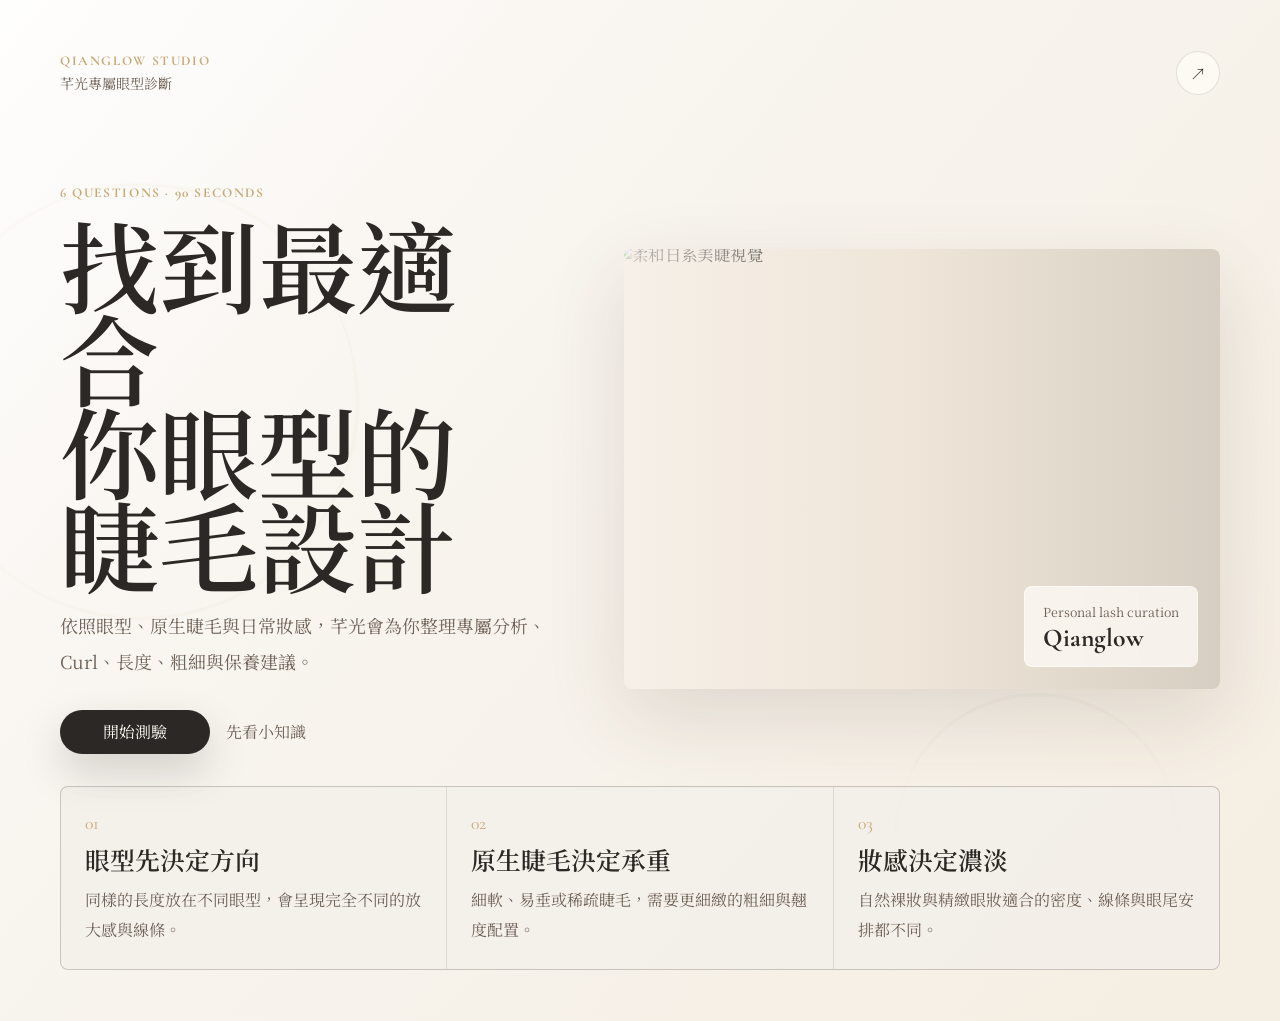
==== quiz/index.html @ 35b1eb3c "新增 quiz 眼型測驗頁面 - quiz/index.html：6 題互動眼型測驗，含首頁、題目、載入、結果四個畫面 - quiz/styles.css：米杏/日系配色，沿用 Noto Serif " ====
<!doctype html>
<html lang="zh-Hant">
  <head>
    <meta charset="UTF-8" />
    <meta name="viewport" content="width=device-width, initial-scale=1, viewport-fit=cover" />
    <title>芊光 Qianglow Studio | 眼型測驗</title>
    <meta name="description" content="芊光 Qianglow Studio 互動式眼型測驗，提供專屬睫毛設計建議與 LINE 預約入口。" />
    <meta name="theme-color" content="#F8F4EE" />
    <meta property="og:title" content="芊光 Qianglow Studio 眼型測驗" />
    <meta property="og:description" content="6 題找出你的眼型與專屬睫毛設計。" />
    <link rel="icon" href="/favicon.ico" sizes="any">
    <link rel="icon" type="image/png" sizes="32x32" href="/favicon.png">
    <link rel="apple-touch-icon" href="/favicon.png">
    <link rel="preconnect" href="https://fonts.googleapis.com" />
    <link rel="preconnect" href="https://fonts.gstatic.com" crossorigin />
    <link href="https://fonts.googleapis.com/css2?family=Cormorant+Garamond:wght@500;600;700&family=Noto+Serif+TC:wght@400;500;600;700&display=swap" rel="stylesheet" />
    <link rel="stylesheet" href="styles.css" />
    <script src="https://static.line-scdn.net/liff/edge/2/sdk.js" defer></script>
    <script src="app.js" defer></script>
  </head>
  <body>
    <main id="app" class="app-shell">
      <section class="screen screen-home is-active" data-screen="home" aria-labelledby="home-title">
        <div class="ambient ambient-one"></div>
        <div class="ambient ambient-two"></div>
        <header class="topbar">
          <div>
            <p class="eyebrow">Qianglow Studio</p>
            <p class="brand-line">芊光專屬眼型診斷</p>
          </div>
          <button class="icon-button" type="button" data-action="share" aria-label="分享測驗">
            <span aria-hidden="true">↗</span>
          </button>
        </header>
        <div class="hero-grid">
          <div class="hero-copy">
            <p class="kicker">6 questions · 90 seconds</p>
            <h1 id="home-title">找到最適合<br />你眼型的<br />睫毛設計</h1>
            <p class="intro">依照眼型、原生睫毛與日常妝感，芊光會為你整理專屬分析、Curl、長度、粗細與保養建議。</p>
            <div class="hero-actions">
              <button class="primary-button" type="button" data-action="start">開始測驗</button>
              <button class="text-button" type="button" data-action="scroll-knowledge">先看小知識</button>
            </div>
          </div>
          <figure class="hero-visual" aria-label="芊光日系精品眼睫視覺">
            <img src="assets/qianglow-hero.png" alt="柔和日系美睫視覺" />
            <figcaption>
              <span>Personal lash curation</span>
              <strong>Qianglow</strong>
            </figcaption>
          </figure>
        </div>
        <section class="knowledge-strip" id="knowledge" aria-label="美睫小知識">
          <article>
            <span>01</span>
            <h2>眼型先決定方向</h2>
            <p>同樣的長度放在不同眼型，會呈現完全不同的放大感與線條。</p>
          </article>
          <article>
            <span>02</span>
            <h2>原生睫毛決定承重</h2>
            <p>細軟、易垂或稀疏睫毛，需要更細緻的粗細與翹度配置。</p>
          </article>
          <article>
            <span>03</span>
            <h2>妝感決定濃淡</h2>
            <p>自然裸妝與精緻眼妝適合的密度、線條與眼尾安排都不同。</p>
          </article>
        </section>
      </section>

      <section class="screen screen-quiz" data-screen="quiz" aria-live="polite">
        <header class="quiz-header">
          <button class="ghost-button" type="button" data-action="back-home">返回</button>
          <div class="progress-shell" aria-label="測驗進度">
            <div class="progress-meta">
              <span id="stepLabel">Question 1</span>
              <span id="stepCount">1 / 6</span>
            </div>
            <div class="progress-track">
              <div id="progressBar" class="progress-bar"></div>
            </div>
          </div>
        </header>
        <div class="question-panel">
          <p id="questionEyebrow" class="eyebrow">Eye shape</p>
          <h2 id="questionTitle"></h2>
          <p id="questionHint" class="question-hint"></p>
          <div id="answers" class="answer-grid"></div>
        </div>
      </section>

      <section class="screen screen-loading" data-screen="loading" aria-live="assertive">
        <div class="loading-card">
          <div class="lash-loader" aria-hidden="true">
            <span></span><span></span><span></span><span></span><span></span>
          </div>
          <p class="eyebrow">Analyzing</p>
          <h2>正在整理你的眼型線條與睫毛條件</h2>
          <p>芊光會用更溫柔的方式，找出適合你日常的放大感。</p>
        </div>
      </section>

      <section class="screen screen-result" data-screen="result" aria-live="polite">
        <header class="result-hero">
          <p class="eyebrow">Your lash profile</p>
          <h2 id="resultTitle"></h2>
          <p id="resultSummary"></p>
        </header>
        <div class="result-layout">
          <section class="result-card analysis-card">
            <span class="card-index">01</span>
            <h3>眼型分析</h3>
            <p id="resultAnalysis"></p>
          </section>
          <section class="result-card design-card">
            <span class="card-index">02</span>
            <h3>推薦睫毛設計</h3>
            <p id="resultDesign"></p>
            <dl class="spec-list">
              <div><dt>Curl</dt><dd id="resultCurl"></dd></div>
              <div><dt>長度</dt><dd id="resultLength"></dd></div>
              <div><dt>粗細</dt><dd id="resultThickness"></dd></div>
            </dl>
          </section>
          <section class="result-card care-card">
            <span class="card-index">03</span>
            <h3>保養建議</h3>
            <p id="resultCare"></p>
          </section>
        </div>
        <section class="work-section" aria-labelledby="work-title">
          <div class="section-heading">
            <p class="eyebrow">Real cases</p>
            <h3 id="work-title">推薦真人作品</h3>
          </div>
          <div id="caseCarousel" class="case-carousel"></div>
        </section>
        <section class="booking-panel" aria-label="LINE 預約">
          <div>
            <p class="eyebrow">Reservation</p>
            <h3>把結果傳給芊光，預約前先完成溝通。</h3>
          </div>
          <div class="booking-actions">
            <a id="lineBooking" class="primary-button" href="https://lin.ee/rspH0C2" target="_blank" rel="noreferrer">LINE 預約</a>
            <button class="secondary-button" type="button" data-action="restart">重新測驗</button>
            <button class="text-button" type="button" data-action="share-result">分享結果</button>
          </div>
        </section>
      </section>
    </main>
  </body>
</html>
---- quiz/styles.css ----
:root {
  --cream: #f8f4ee;
  --cream-deep: #efe5d8;
  --gold: #c9a876;
  --gold-soft: #e9d7b8;
  --brown: #2c2825;
  --brown-soft: #6f6258;
  --rose: #c98d85;
  --sage: #8e9c87;
  --paper: rgba(255, 252, 247, 0.78);
  --line: rgba(44, 40, 37, 0.12);
  --shadow: 0 28px 80px rgba(80, 60, 40, 0.14);
  --radius: 8px;
  font-family: "Noto Serif TC", serif;
  color: var(--brown);
  background: var(--cream);
}

* { box-sizing: border-box; }

html { min-height: 100%; scroll-behavior: smooth; }

body {
  min-height: 100%;
  margin: 0;
  overflow-x: hidden;
  background:
    linear-gradient(130deg, rgba(255,255,255,0.9), rgba(248,244,238,0.48) 38%, rgba(233,215,184,0.22)),
    var(--cream);
}

button, a { -webkit-tap-highlight-color: transparent; }
button { font: inherit; }
img { display: block; max-width: 100%; }

.app-shell { position: relative; min-height: 100svh; }

.screen {
  display: none;
  min-height: 100svh;
  padding: clamp(20px, 4vw, 56px);
  animation: screenIn 620ms cubic-bezier(0.2, 0.8, 0.2, 1) both;
}
.screen.is-active { display: block; }

.screen-home { position: relative; overflow: hidden; }

.topbar, .quiz-header {
  position: relative; z-index: 2;
  display: flex; align-items: center; justify-content: space-between; gap: 18px;
  width: min(1160px, 100%); margin: 0 auto;
}

.eyebrow, .kicker {
  margin: 0;
  font-family: "Cormorant Garamond", serif;
  font-size: 0.84rem; font-weight: 700;
  letter-spacing: 0.12em; line-height: 1.2;
  text-transform: uppercase; color: var(--gold);
}

.brand-line { margin: 4px 0 0; color: var(--brown-soft); font-size: 0.88rem; }

.icon-button, .ghost-button, .text-button, .primary-button, .secondary-button {
  min-height: 44px; border: 1px solid transparent; border-radius: 999px;
  cursor: pointer;
  transition: transform 220ms ease, border-color 220ms ease, background 220ms ease, color 220ms ease, box-shadow 220ms ease;
}

.icon-button {
  display: grid; width: 44px; place-items: center;
  color: var(--brown); background: rgba(255,252,247,0.72); border-color: var(--line);
}

.ghost-button, .text-button, .secondary-button {
  color: var(--brown); background: rgba(255,252,247,0.5); border-color: var(--line);
}
.ghost-button, .secondary-button { padding: 0 20px; }
.text-button { min-height: auto; padding: 10px 2px; border: 0; border-radius: 0; color: var(--brown-soft); background: transparent; }

.primary-button {
  display: inline-flex; align-items: center; justify-content: center;
  min-width: 150px; padding: 0 25px;
  color: #fffaf2; text-decoration: none;
  background: var(--brown); box-shadow: 0 18px 42px rgba(44,40,37,0.18);
}

.icon-button:hover, .ghost-button:hover, .secondary-button:hover, .primary-button:hover {
  transform: translateY(-2px); box-shadow: 0 18px 44px rgba(80,60,40,0.13);
}

.hero-grid {
  position: relative; z-index: 1;
  display: grid; grid-template-columns: minmax(0,0.9fr) minmax(320px,1.1fr);
  gap: clamp(30px,6vw,90px); align-items: center;
  width: min(1160px,100%); min-height: calc(100svh - 230px);
  margin: 0 auto; padding: clamp(40px,7vw,90px) 0 32px;
}

.hero-copy { max-width: 560px; }
.hero-copy h1 { margin: 16px 0 18px; font-size: 6.2rem; font-weight: 600; line-height: 0.94; letter-spacing: 0; }
.intro { max-width: 34rem; margin: 0; color: var(--brown-soft); font-size: 1.12rem; line-height: 2; }
.hero-actions, .booking-actions { display: flex; flex-wrap: wrap; gap: 14px; align-items: center; margin-top: 30px; }

.hero-visual {
  position: relative; min-height: 440px; margin: 0;
  overflow: hidden; border-radius: 8px;
  background: var(--cream-deep); box-shadow: var(--shadow); isolation: isolate;
}
.hero-visual::after {
  position: absolute; inset: 0; content: "";
  background: linear-gradient(90deg, rgba(248,244,238,0.72), rgba(248,244,238,0.08) 46%, rgba(44,40,37,0.12));
}
.hero-visual img { width: 100%; height: 100%; min-height: inherit; object-fit: cover; transform: scale(1.03); animation: imageBreathe 9s ease-in-out infinite alternate; }
.hero-visual figcaption {
  position: absolute; right: 22px; bottom: 22px; z-index: 1;
  display: grid; gap: 4px; min-width: 172px; padding: 16px 18px;
  color: var(--brown); background: rgba(255,252,247,0.74);
  border: 1px solid rgba(255,255,255,0.48); border-radius: 8px; backdrop-filter: blur(18px);
}
.hero-visual figcaption span { color: var(--brown-soft); font-size: 0.78rem; }
.hero-visual figcaption strong { font-family: "Cormorant Garamond", serif; font-size: 1.6rem; line-height: 1; }

.knowledge-strip {
  display: grid; grid-template-columns: repeat(3,1fr); gap: 1px;
  width: min(1160px,100%); margin: 0 auto;
  overflow: hidden; border: 1px solid var(--line); border-radius: 8px; background: var(--line);
}
.knowledge-strip article { min-height: 172px; padding: 24px; background: rgba(255,252,247,0.66); }
.knowledge-strip span, .card-index { font-family: "Cormorant Garamond", serif; font-size: 1.1rem; color: var(--gold); }
.knowledge-strip h2, .result-card h3, .work-section h3, .booking-panel h3 { margin: 10px 0; font-size: 1.55rem; font-weight: 600; line-height: 1.28; }
.knowledge-strip p, .result-card p, .booking-panel p, .question-hint { margin: 0; color: var(--brown-soft); line-height: 1.85; }

.ambient { position: absolute; pointer-events: none; filter: blur(1px); }
.ambient-one { top: 18%; left: -6vw; width: 34vw; height: 34vw; border: 1px solid rgba(201,168,118,0.3); border-radius: 50%; opacity: 0.52; }
.ambient-two { right: 8vw; bottom: 5vh; width: 22vw; height: 22vw; border-top: 1px solid rgba(142,156,135,0.34); border-radius: 50%; opacity: 0.55; }

.screen-quiz, .screen-loading, .screen-result { width: min(980px,100%); margin: 0 auto; }
.quiz-header { width: 100%; margin-bottom: clamp(38px,8vw,86px); }
.progress-shell { flex: 1; max-width: 520px; }
.progress-meta { display: flex; justify-content: space-between; margin-bottom: 10px; color: var(--brown-soft); font-family: "Cormorant Garamond", serif; font-weight: 700; }
.progress-track { height: 4px; overflow: hidden; background: rgba(44,40,37,0.1); border-radius: 999px; }
.progress-bar { width: 0; height: 100%; background: linear-gradient(90deg, var(--gold), var(--rose), var(--sage)); border-radius: inherit; transition: width 420ms cubic-bezier(0.2,0.8,0.2,1); }

.question-panel { padding-bottom: 40px; }
.question-panel h2 { max-width: 760px; margin: 12px 0; font-size: 4.8rem; font-weight: 600; line-height: 1.02; letter-spacing: 0; }

.answer-grid { display: grid; grid-template-columns: repeat(2,minmax(0,1fr)); gap: 14px; margin-top: 34px; }

.answer-button {
  position: relative; min-height: 106px; padding: 20px 22px;
  overflow: hidden; color: var(--brown); text-align: left;
  background: rgba(255,252,247,0.68); border: 1px solid var(--line);
  border-radius: 8px; cursor: pointer;
  transition: transform 220ms ease, border-color 220ms ease, background 220ms ease, box-shadow 220ms ease;
}
.answer-button::after {
  position: absolute; right: 18px; bottom: 14px; width: 38px; height: 1px; content: "";
  background: var(--gold); transform: scaleX(0.46); transform-origin: right; transition: transform 220ms ease;
}
.answer-button strong { display: block; margin-bottom: 8px; font-size: 1.42rem; font-weight: 600; line-height: 1.28; }
.answer-button span { display: block; color: var(--brown-soft); font-size: 0.92rem; line-height: 1.6; }
.answer-button:hover, .answer-button:focus-visible { transform: translateY(-3px); background: rgba(255,252,247,0.92); border-color: rgba(201,168,118,0.54); box-shadow: 0 18px 44px rgba(80,60,40,0.12); outline: none; }
.answer-button:hover::after, .answer-button:focus-visible::after { transform: scaleX(1); }

.loading-card { display: grid; min-height: calc(100svh - 112px); place-content: center; justify-items: center; text-align: center; }
.lash-loader { position: relative; display: flex; gap: 8px; align-items: end; height: 72px; margin-bottom: 30px; }
.lash-loader span { width: 2px; height: 44px; background: var(--brown); border-radius: 999px; transform-origin: bottom; animation: lashWave 980ms ease-in-out infinite; }
.lash-loader span:nth-child(1) { --tilt: -26deg; height: 28px; animation-delay: 0ms; }
.lash-loader span:nth-child(2) { --tilt: -12deg; height: 44px; animation-delay: 90ms; }
.lash-loader span:nth-child(3) { height: 58px; animation-delay: 180ms; }
.lash-loader span:nth-child(4) { --tilt: 12deg; height: 44px; animation-delay: 270ms; }
.lash-loader span:nth-child(5) { --tilt: 26deg; height: 28px; animation-delay: 360ms; }
.loading-card h2 { max-width: 620px; margin: 12px 0; font-size: 4rem; font-weight: 600; line-height: 1.08; }
.loading-card p:not(.eyebrow) { max-width: 420px; margin: 0; color: var(--brown-soft); line-height: 1.9; }

.screen-result { padding-bottom: 34px; }
.result-hero { padding: clamp(28px,7vw,70px) 0 28px; }
.result-hero h2 { margin: 12px 0; font-size: 5.8rem; font-weight: 600; line-height: 0.98; letter-spacing: 0; }
.result-hero p:not(.eyebrow) { max-width: 660px; margin: 0; color: var(--brown-soft); font-size: 1.08rem; line-height: 1.9; }

.result-layout { display: grid; grid-template-columns: repeat(3,1fr); gap: 1px; overflow: hidden; border: 1px solid var(--line); border-radius: 8px; background: var(--line); }
.result-card { min-height: 280px; padding: clamp(22px,4vw,32px); background: rgba(255,252,247,0.72); }
.spec-list { display: grid; gap: 10px; margin: 22px 0 0; }
.spec-list div { display: flex; justify-content: space-between; gap: 14px; padding-top: 10px; border-top: 1px solid var(--line); }
.spec-list dt { color: var(--gold); font-family: "Cormorant Garamond", serif; font-weight: 700; }
.spec-list dd { margin: 0; color: var(--brown); text-align: right; }

.work-section { padding: clamp(42px,7vw,74px) 0 26px; }
.section-heading { margin-bottom: 22px; }
.case-carousel { display: grid; grid-template-columns: repeat(3,minmax(0,1fr)); gap: 14px; }
.case-card { overflow: hidden; border: 1px solid var(--line); border-radius: 8px; background: rgba(255,252,247,0.7); }
.case-image { display: grid; min-height: 210px; place-items: center; background: radial-gradient(circle at 58% 45%, rgba(44,40,37,0.2), transparent 4%), radial-gradient(ellipse at 50% 54%, rgba(44,40,37,0.1), transparent 21%), linear-gradient(135deg, rgba(201,168,118,0.28), rgba(142,156,135,0.16), rgba(201,141,133,0.18)); }
.case-eye { position: relative; width: 68%; max-width: 210px; aspect-ratio: 2.3/1; border-top: 3px solid rgba(44,40,37,0.68); border-bottom: 1px solid rgba(44,40,37,0.18); border-radius: 999px; }
.case-eye::before, .case-eye::after { position: absolute; top: -10px; width: 1px; height: 24px; content: ""; background: rgba(44,40,37,0.56); border-radius: 999px; box-shadow: 22px -2px 0 rgba(44,40,37,0.5), 44px 1px 0 rgba(44,40,37,0.46), 66px -1px 0 rgba(44,40,37,0.36), 88px 2px 0 rgba(44,40,37,0.32); }
.case-eye::before { left: 20%; transform: rotate(-16deg); }
.case-eye::after { right: 26%; transform: rotate(16deg); }
.case-card figcaption { padding: 18px; }
.case-card strong { display: block; margin-bottom: 8px; font-size: 1.05rem; }
.case-card span { color: var(--brown-soft); font-size: 0.92rem; line-height: 1.6; }

.booking-panel { display: flex; justify-content: space-between; gap: 28px; align-items: center; padding: clamp(24px,5vw,34px); border: 1px solid rgba(201,168,118,0.42); border-radius: 8px; background: linear-gradient(120deg, rgba(255,252,247,0.9), rgba(233,215,184,0.36)), rgba(255,252,247,0.68); }
.booking-panel h3 { max-width: 520px; }

@keyframes screenIn { from { opacity: 0; transform: translateY(18px); } to { opacity: 1; transform: translateY(0); } }
@keyframes imageBreathe { from { transform: scale(1.03) translateY(0); } to { transform: scale(1.08) translateY(-8px); } }
@keyframes lashWave { 0%, 100% { opacity: 0.44; transform: scaleY(0.76) rotate(var(--tilt, 0deg)); } 50% { opacity: 1; transform: scaleY(1.05) rotate(var(--tilt, 0deg)); } }

@media (prefers-reduced-motion: reduce) { *, *::before, *::after { scroll-behavior: auto !important; animation-duration: 1ms !important; animation-iteration-count: 1 !important; transition-duration: 1ms !important; } }

@media (max-width: 860px) {
  .screen { padding: 18px; }
  .hero-grid, .result-layout, .case-carousel, .knowledge-strip { grid-template-columns: 1fr; }
  .hero-grid { gap: 24px; min-height: auto; padding-top: 44px; }
  .hero-copy h1 { max-width: 8ch; font-size: 4.9rem; }
  .hero-visual { min-height: 360px; }
  .knowledge-strip { margin-top: 28px; }
  .answer-grid { grid-template-columns: 1fr; }
  .quiz-header { align-items: flex-start; }
  .booking-panel { align-items: flex-start; flex-direction: column; }
  .question-panel h2 { font-size: 3.7rem; }
  .loading-card h2 { font-size: 3.25rem; }
  .result-hero h2 { font-size: 4.3rem; }
}

@media (max-width: 560px) {
  .topbar { align-items: flex-start; }
  .hero-actions, .booking-actions { align-items: stretch; flex-direction: column; }
  .primary-button, .secondary-button { width: 100%; }
  .hero-visual { min-height: 290px; }
  .hero-visual figcaption { right: 14px; bottom: 14px; min-width: 142px; padding: 12px; }
  .quiz-header { flex-direction: column; }
  .progress-shell { width: 100%; }
  .question-panel h2, .result-hero h2, .loading-card h2 { word-break: keep-all; overflow-wrap: anywhere; }
  .answer-button { min-height: 96px; }
  .hero-copy h1 { max-width: 9ch; font-size: 4.35rem; line-height: 0.98; }
  .intro, .knowledge-strip p, .result-card p, .booking-panel p, .question-hint { font-size: 0.96rem; }
  .knowledge-strip h2, .result-card h3, .work-section h3, .booking-panel h3 { font-size: 1.36rem; }
  .question-panel h2 { font-size: 3.05rem; }
  .answer-button strong { font-size: 1.28rem; }
  .loading-card h2 { font-size: 2.72rem; }
  .result-hero h2 { font-size: 3.5rem; }
}
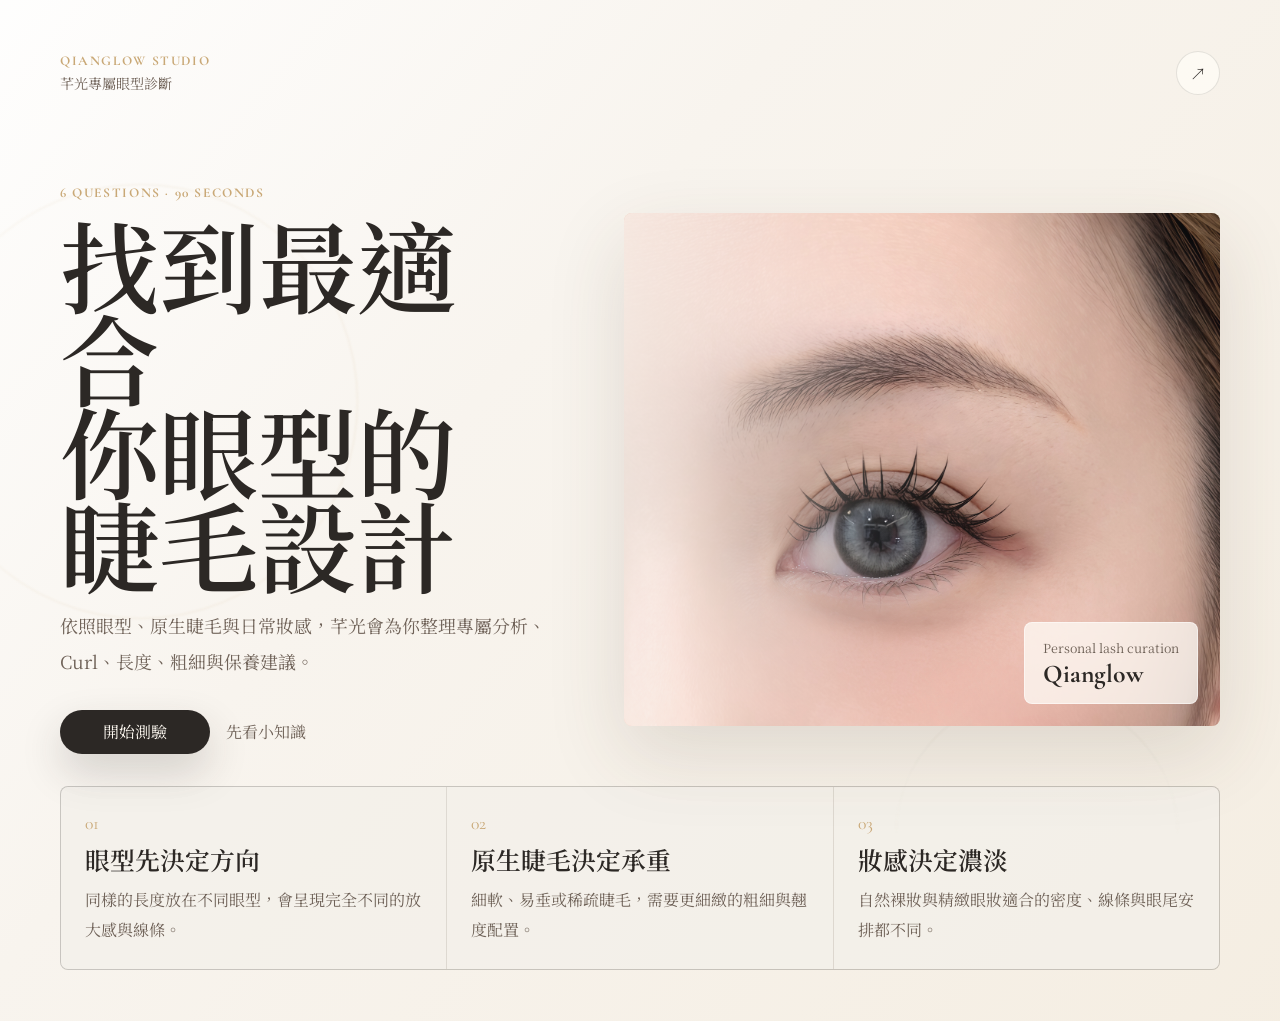
==== commit 84e6619d: "更新 quiz 眼型測驗：新增 GA4 事件追蹤、即時回饋提示、多設計推薦卡片與芊光小語彩蛋 - app.js：新增 trackEvent() 串接 GA4，選題後顯示即時回饋 toast 與按鈕閃光" ====
--- a/quiz/index.html
+++ b/quiz/index.html
@@ -8,6 +8,16 @@
     <meta name="theme-color" content="#F8F4EE" />
     <meta property="og:title" content="芊光 Qianglow Studio 眼型測驗" />
     <meta property="og:description" content="6 題找出你的眼型與專屬睫毛設計。" />
+    <!-- ★ Google Analytics GA4 — 換成你自己的 Measurement ID -->
+    <!-- 格式：G-XXXXXXXXXX，到 analytics.google.com 取得後貼在這裡 -->
+    <!-- <script async src="https://www.googletagmanager.com/gtag/js?id=G-XXXXXXXXXX"></script>
+    <script>
+      window.dataLayer = window.dataLayer || [];
+      function gtag(){dataLayer.push(arguments);}
+      gtag('js', new Date());
+      gtag('config', 'G-XXXXXXXXXX');
+    </script> -->
+    <!-- ★ 設定完後把上面的 comment 符號 (< !-- 和 -- >) 移除即可啟用 -->
     <link rel="icon" href="/favicon.ico" sizes="any">
     <link rel="icon" type="image/png" sizes="32x32" href="/favicon.png">
     <link rel="apple-touch-icon" href="/favicon.png">
@@ -107,21 +117,23 @@
           <h2 id="resultTitle"></h2>
           <p id="resultSummary"></p>
         </header>
+        <!-- 芊光小語（彩蛋） -->
+        <p id="resultEasterEgg" class="result-easter-egg"></p>
+
         <div class="result-layout">
           <section class="result-card analysis-card">
             <span class="card-index">01</span>
             <h3>眼型分析</h3>
             <p id="resultAnalysis"></p>
           </section>
-          <section class="result-card design-card">
+          <section class="result-card designs-card">
             <span class="card-index">02</span>
-            <h3>推薦睫毛設計</h3>
-            <p id="resultDesign"></p>
-            <dl class="spec-list">
-              <div><dt>Curl</dt><dd id="resultCurl"></dd></div>
-              <div><dt>長度</dt><dd id="resultLength"></dd></div>
-              <div><dt>粗細</dt><dd id="resultThickness"></dd></div>
-            </dl>
+            <h3>推薦設計</h3>
+            <div id="resultDesigns" class="designs-list"></div>
+            <div class="spec-row">
+              <span class="spec-label">建議長度</span>
+              <span id="resultLength" class="spec-value"></span>
+            </div>
           </section>
           <section class="result-card care-card">
             <span class="card-index">03</span>
--- a/quiz/styles.css
+++ b/quiz/styles.css
@@ -202,9 +202,89 @@
 .booking-panel { display: flex; justify-content: space-between; gap: 28px; align-items: center; padding: clamp(24px,5vw,34px); border: 1px solid rgba(201,168,118,0.42); border-radius: 8px; background: linear-gradient(120deg, rgba(255,252,247,0.9), rgba(233,215,184,0.36)), rgba(255,252,247,0.68); }
 .booking-panel h3 { max-width: 520px; }
 
+/* ── 彩蛋小語 ── */
+.result-easter-egg {
+  margin: 0 0 28px;
+  font-family: "Cormorant Garamond", serif;
+  font-size: 1.05rem;
+  font-style: italic;
+  color: var(--gold);
+  letter-spacing: 0.08em;
+  line-height: 1.8;
+  opacity: 0;
+  animation: fadeUp 0.6s ease 0.3s both;
+}
+
+/* ── 推薦設計卡片 ── */
+.designs-list {
+  display: grid;
+  gap: 14px;
+  margin: 14px 0 20px;
+}
+
+.design-card {
+  padding: 16px 18px;
+  border: 1px solid var(--line);
+  border-radius: 6px;
+  background: rgba(255, 252, 247, 0.6);
+}
+
+.design-card-header {
+  display: flex;
+  align-items: baseline;
+  justify-content: space-between;
+  gap: 10px;
+  margin-bottom: 8px;
+}
+
+.design-card-header strong {
+  font-size: 1rem;
+  font-weight: 600;
+  color: var(--brown);
+}
+
+.design-mood {
+  font-family: "Cormorant Garamond", serif;
+  font-size: 0.82rem;
+  color: var(--gold);
+  letter-spacing: 0.08em;
+  white-space: nowrap;
+}
+
+.design-card p {
+  margin: 0;
+  font-size: 0.9rem;
+  color: var(--brown-soft);
+  line-height: 1.8;
+}
+
+/* ── 長度規格行 ── */
+.spec-row {
+  display: flex;
+  justify-content: space-between;
+  align-items: center;
+  padding-top: 14px;
+  border-top: 1px solid var(--line);
+  margin-top: 4px;
+}
+
+.spec-label {
+  font-family: "Cormorant Garamond", serif;
+  font-size: 0.9rem;
+  color: var(--gold);
+  font-weight: 700;
+  letter-spacing: 0.05em;
+}
+
+.spec-value {
+  font-size: 0.92rem;
+  color: var(--brown);
+}
+
 @keyframes screenIn { from { opacity: 0; transform: translateY(18px); } to { opacity: 1; transform: translateY(0); } }
 @keyframes imageBreathe { from { transform: scale(1.03) translateY(0); } to { transform: scale(1.08) translateY(-8px); } }
 @keyframes lashWave { 0%, 100% { opacity: 0.44; transform: scaleY(0.76) rotate(var(--tilt, 0deg)); } 50% { opacity: 1; transform: scaleY(1.05) rotate(var(--tilt, 0deg)); } }
+@keyframes fadeUp { from { opacity: 0; transform: translateY(10px); } to { opacity: 1; transform: translateY(0); } }
 
 @media (prefers-reduced-motion: reduce) { *, *::before, *::after { scroll-behavior: auto !important; animation-duration: 1ms !important; animation-iteration-count: 1 !important; transition-duration: 1ms !important; } }
 
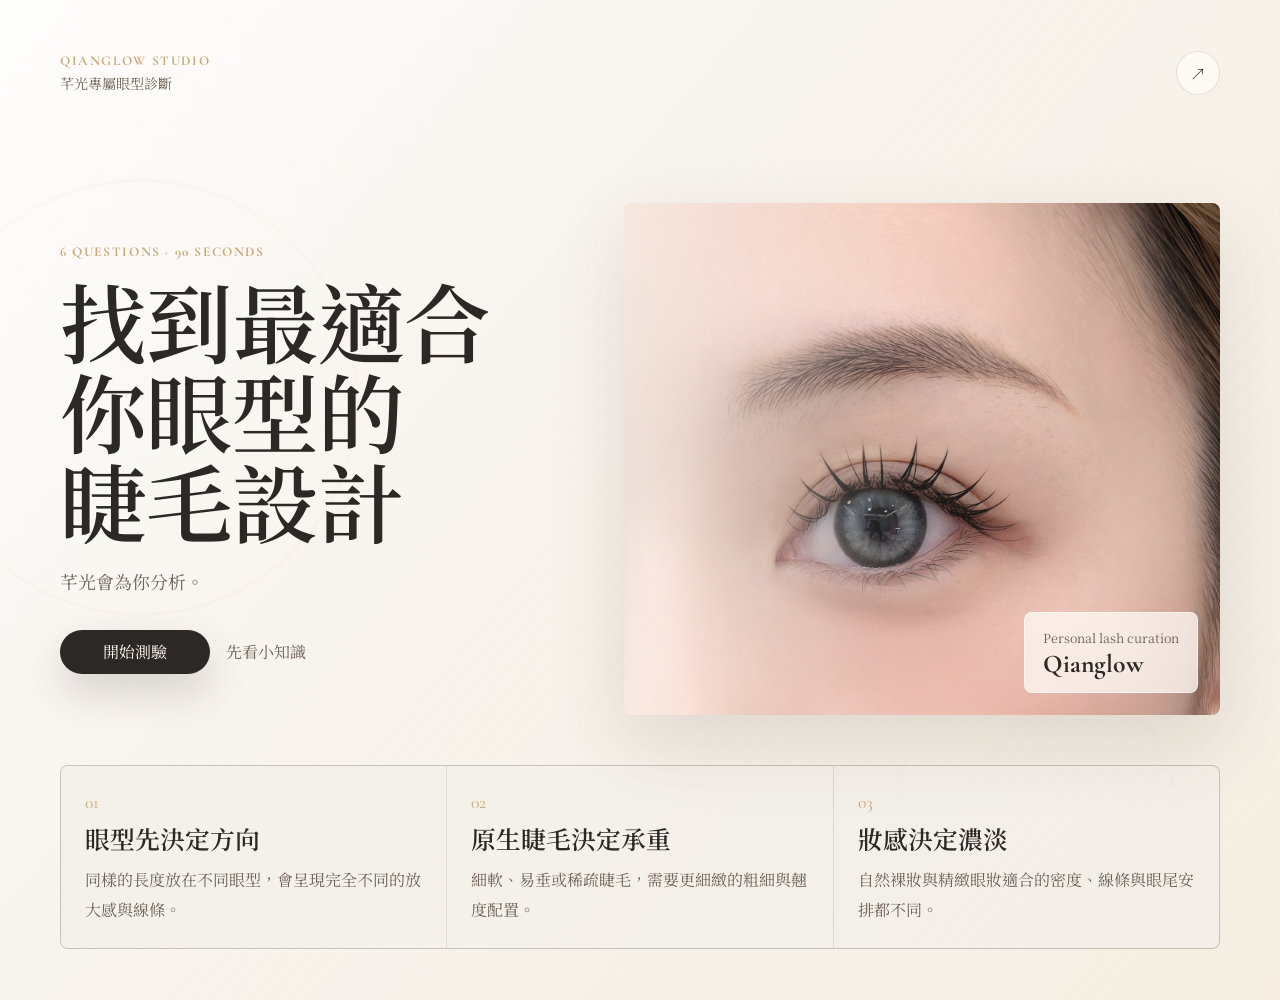
==== commit 52866cf1: "更新測驗首頁文案與標題字級：精簡首頁介紹文字、縮小主標題與結果標題字級（含各斷點） - index.html：首頁 intro 文字精簡為「芊光會為你分析。」 - styles.css：.hero-c" ====
--- a/quiz/index.html
+++ b/quiz/index.html
@@ -46,7 +46,7 @@
           <div class="hero-copy">
             <p class="kicker">6 questions · 90 seconds</p>
             <h1 id="home-title">找到最適合<br />你眼型的<br />睫毛設計</h1>
-            <p class="intro">依照眼型、原生睫毛與日常妝感，芊光會為你整理專屬分析、Curl、長度、粗細與保養建議。</p>
+            <p class="intro">芊光會為你分析。</p>
             <div class="hero-actions">
               <button class="primary-button" type="button" data-action="start">開始測驗</button>
               <button class="text-button" type="button" data-action="scroll-knowledge">先看小知識</button>
@@ -138,16 +138,9 @@
           <section class="result-card care-card">
             <span class="card-index">03</span>
             <h3>保養建議</h3>
-            <p id="resultCare"></p>
+            <ul id="resultCare" class="care-list"></ul>
           </section>
         </div>
-        <section class="work-section" aria-labelledby="work-title">
-          <div class="section-heading">
-            <p class="eyebrow">Real cases</p>
-            <h3 id="work-title">推薦真人作品</h3>
-          </div>
-          <div id="caseCarousel" class="case-carousel"></div>
-        </section>
         <section class="booking-panel" aria-label="LINE 預約">
           <div>
             <p class="eyebrow">Reservation</p>
--- a/quiz/styles.css
+++ b/quiz/styles.css
@@ -98,7 +98,7 @@
 }
 
 .hero-copy { max-width: 560px; }
-.hero-copy h1 { margin: 16px 0 18px; font-size: 6.2rem; font-weight: 600; line-height: 0.94; letter-spacing: 0; }
+.hero-copy h1 { margin: 16px 0 18px; font-size: 5.4rem; font-weight: 600; line-height: 1.04; letter-spacing: 0; }
 .intro { max-width: 34rem; margin: 0; color: var(--brown-soft); font-size: 1.12rem; line-height: 2; }
 .hero-actions, .booking-actions { display: flex; flex-wrap: wrap; gap: 14px; align-items: center; margin-top: 30px; }
 
@@ -128,8 +128,10 @@
 }
 .knowledge-strip article { min-height: 172px; padding: 24px; background: rgba(255,252,247,0.66); }
 .knowledge-strip span, .card-index { font-family: "Cormorant Garamond", serif; font-size: 1.1rem; color: var(--gold); }
-.knowledge-strip h2, .result-card h3, .work-section h3, .booking-panel h3 { margin: 10px 0; font-size: 1.55rem; font-weight: 600; line-height: 1.28; }
+.knowledge-strip h2, .result-card h3, .booking-panel h3 { margin: 10px 0; font-size: 1.55rem; font-weight: 600; line-height: 1.28; }
 .knowledge-strip p, .result-card p, .booking-panel p, .question-hint { margin: 0; color: var(--brown-soft); line-height: 1.85; }
+.care-list { margin: 0; padding-left: 1.2em; display: grid; gap: 8px; color: var(--brown-soft); font-size: 0.98rem; line-height: 1.65; }
+.care-list li { padding-left: 2px; }
 
 .ambient { position: absolute; pointer-events: none; filter: blur(1px); }
 .ambient-one { top: 18%; left: -6vw; width: 34vw; height: 34vw; border: 1px solid rgba(201,168,118,0.3); border-radius: 50%; opacity: 0.52; }
@@ -176,7 +178,7 @@
 
 .screen-result { padding-bottom: 34px; }
 .result-hero { padding: clamp(28px,7vw,70px) 0 28px; }
-.result-hero h2 { margin: 12px 0; font-size: 5.8rem; font-weight: 600; line-height: 0.98; letter-spacing: 0; }
+.result-hero h2 { margin: 12px 0; font-size: 4.8rem; font-weight: 600; line-height: 1.08; letter-spacing: 0; }
 .result-hero p:not(.eyebrow) { max-width: 660px; margin: 0; color: var(--brown-soft); font-size: 1.08rem; line-height: 1.9; }
 
 .result-layout { display: grid; grid-template-columns: repeat(3,1fr); gap: 1px; overflow: hidden; border: 1px solid var(--line); border-radius: 8px; background: var(--line); }
@@ -185,19 +187,6 @@
 .spec-list div { display: flex; justify-content: space-between; gap: 14px; padding-top: 10px; border-top: 1px solid var(--line); }
 .spec-list dt { color: var(--gold); font-family: "Cormorant Garamond", serif; font-weight: 700; }
 .spec-list dd { margin: 0; color: var(--brown); text-align: right; }
-
-.work-section { padding: clamp(42px,7vw,74px) 0 26px; }
-.section-heading { margin-bottom: 22px; }
-.case-carousel { display: grid; grid-template-columns: repeat(3,minmax(0,1fr)); gap: 14px; }
-.case-card { overflow: hidden; border: 1px solid var(--line); border-radius: 8px; background: rgba(255,252,247,0.7); }
-.case-image { display: grid; min-height: 210px; place-items: center; background: radial-gradient(circle at 58% 45%, rgba(44,40,37,0.2), transparent 4%), radial-gradient(ellipse at 50% 54%, rgba(44,40,37,0.1), transparent 21%), linear-gradient(135deg, rgba(201,168,118,0.28), rgba(142,156,135,0.16), rgba(201,141,133,0.18)); }
-.case-eye { position: relative; width: 68%; max-width: 210px; aspect-ratio: 2.3/1; border-top: 3px solid rgba(44,40,37,0.68); border-bottom: 1px solid rgba(44,40,37,0.18); border-radius: 999px; }
-.case-eye::before, .case-eye::after { position: absolute; top: -10px; width: 1px; height: 24px; content: ""; background: rgba(44,40,37,0.56); border-radius: 999px; box-shadow: 22px -2px 0 rgba(44,40,37,0.5), 44px 1px 0 rgba(44,40,37,0.46), 66px -1px 0 rgba(44,40,37,0.36), 88px 2px 0 rgba(44,40,37,0.32); }
-.case-eye::before { left: 20%; transform: rotate(-16deg); }
-.case-eye::after { right: 26%; transform: rotate(16deg); }
-.case-card figcaption { padding: 18px; }
-.case-card strong { display: block; margin-bottom: 8px; font-size: 1.05rem; }
-.case-card span { color: var(--brown-soft); font-size: 0.92rem; line-height: 1.6; }
 
 .booking-panel { display: flex; justify-content: space-between; gap: 28px; align-items: center; padding: clamp(24px,5vw,34px); border: 1px solid rgba(201,168,118,0.42); border-radius: 8px; background: linear-gradient(120deg, rgba(255,252,247,0.9), rgba(233,215,184,0.36)), rgba(255,252,247,0.68); }
 .booking-panel h3 { max-width: 520px; }
@@ -290,9 +279,9 @@
 
 @media (max-width: 860px) {
   .screen { padding: 18px; }
-  .hero-grid, .result-layout, .case-carousel, .knowledge-strip { grid-template-columns: 1fr; }
+  .hero-grid, .result-layout, .knowledge-strip { grid-template-columns: 1fr; }
   .hero-grid { gap: 24px; min-height: auto; padding-top: 44px; }
-  .hero-copy h1 { max-width: 8ch; font-size: 4.9rem; }
+  .hero-copy h1 { max-width: 8ch; font-size: 4.2rem; }
   .hero-visual { min-height: 360px; }
   .knowledge-strip { margin-top: 28px; }
   .answer-grid { grid-template-columns: 1fr; }
@@ -300,7 +289,7 @@
   .booking-panel { align-items: flex-start; flex-direction: column; }
   .question-panel h2 { font-size: 3.7rem; }
   .loading-card h2 { font-size: 3.25rem; }
-  .result-hero h2 { font-size: 4.3rem; }
+  .result-hero h2 { font-size: 3.6rem; }
 }
 
 @media (max-width: 560px) {
@@ -313,11 +302,11 @@
   .progress-shell { width: 100%; }
   .question-panel h2, .result-hero h2, .loading-card h2 { word-break: keep-all; overflow-wrap: anywhere; }
   .answer-button { min-height: 96px; }
-  .hero-copy h1 { max-width: 9ch; font-size: 4.35rem; line-height: 0.98; }
-  .intro, .knowledge-strip p, .result-card p, .booking-panel p, .question-hint { font-size: 0.96rem; }
-  .knowledge-strip h2, .result-card h3, .work-section h3, .booking-panel h3 { font-size: 1.36rem; }
+  .hero-copy h1 { max-width: 9ch; font-size: 3.5rem; line-height: 1.12; }
+  .intro, .knowledge-strip p, .result-card p, .booking-panel p, .question-hint, .care-list { font-size: 0.96rem; }
+  .knowledge-strip h2, .result-card h3, .booking-panel h3 { font-size: 1.36rem; }
   .question-panel h2 { font-size: 3.05rem; }
   .answer-button strong { font-size: 1.28rem; }
   .loading-card h2 { font-size: 2.72rem; }
-  .result-hero h2 { font-size: 3.5rem; }
-}
+  .result-hero h2 { font-size: 2.85rem; }
+}
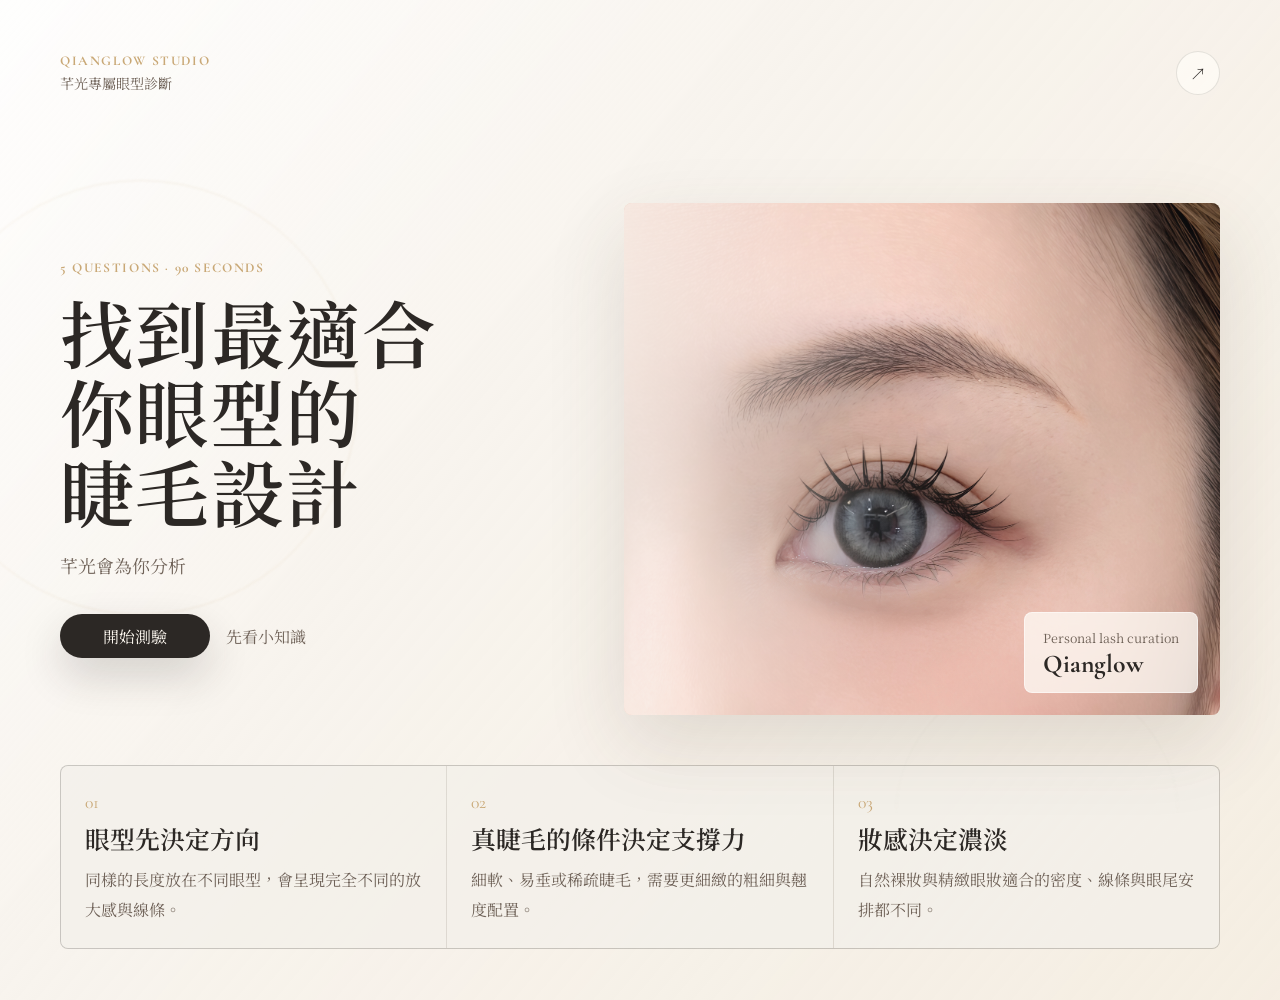
==== commit 5bff515f: "眼型測驗：簡化為 5 題並新增上一題導覽、妝感濃淡分類卡片 - 移除「Mood」題（第 5 題）與最後一題「精品精緻感」選項，測驗由 6 題縮減為 5 題 - 新增測驗返回鍵可回到上一題（quizBa" ====
--- a/quiz/index.html
+++ b/quiz/index.html
@@ -7,7 +7,7 @@
     <meta name="description" content="芊光 Qianglow Studio 互動式眼型測驗，提供專屬睫毛設計建議與 LINE 預約入口。" />
     <meta name="theme-color" content="#F8F4EE" />
     <meta property="og:title" content="芊光 Qianglow Studio 眼型測驗" />
-    <meta property="og:description" content="6 題找出你的眼型與專屬睫毛設計。" />
+    <meta property="og:description" content="5 題找出你的眼型與專屬睫毛設計。" />
     <!-- ★ Google Analytics GA4 — 換成你自己的 Measurement ID -->
     <!-- 格式：G-XXXXXXXXXX，到 analytics.google.com 取得後貼在這裡 -->
     <!-- <script async src="https://www.googletagmanager.com/gtag/js?id=G-XXXXXXXXXX"></script>
@@ -44,9 +44,9 @@
         </header>
         <div class="hero-grid">
           <div class="hero-copy">
-            <p class="kicker">6 questions · 90 seconds</p>
+            <p class="kicker">5 questions · 90 seconds</p>
             <h1 id="home-title">找到最適合<br />你眼型的<br />睫毛設計</h1>
-            <p class="intro">芊光會為你分析。</p>
+            <p class="intro">芊光會為你分析</p>
             <div class="hero-actions">
               <button class="primary-button" type="button" data-action="start">開始測驗</button>
               <button class="text-button" type="button" data-action="scroll-knowledge">先看小知識</button>
@@ -68,7 +68,7 @@
           </article>
           <article>
             <span>02</span>
-            <h2>原生睫毛決定承重</h2>
+            <h2>真睫毛的條件決定支撐力</h2>
             <p>細軟、易垂或稀疏睫毛，需要更細緻的粗細與翹度配置。</p>
           </article>
           <article>
@@ -81,11 +81,11 @@
 
       <section class="screen screen-quiz" data-screen="quiz" aria-live="polite">
         <header class="quiz-header">
-          <button class="ghost-button" type="button" data-action="back-home">返回</button>
+          <button id="quizBackBtn" class="ghost-button" type="button" data-action="quiz-back">返回</button>
           <div class="progress-shell" aria-label="測驗進度">
             <div class="progress-meta">
               <span id="stepLabel">Question 1</span>
-              <span id="stepCount">1 / 6</span>
+              <span id="stepCount">1 / 5</span>
             </div>
             <div class="progress-track">
               <div id="progressBar" class="progress-bar"></div>
@@ -135,12 +135,16 @@
               <span id="resultLength" class="spec-value"></span>
             </div>
           </section>
-          <section class="result-card care-card">
+          <section class="result-card intensity-card">
             <span class="card-index">03</span>
-            <h3>保養建議</h3>
-            <ul id="resultCare" class="care-list"></ul>
+            <h3>妝感濃淡</h3>
+            <div id="resultIntensity" class="intensity-list"></div>
           </section>
         </div>
+        <section class="care-reminder" aria-label="日常保養提醒">
+          <p class="eyebrow">Aftercare</p>
+          <ul id="careReminder" class="care-reminder-list"></ul>
+        </section>
         <section class="booking-panel" aria-label="LINE 預約">
           <div>
             <p class="eyebrow">Reservation</p>
--- a/quiz/styles.css
+++ b/quiz/styles.css
@@ -98,7 +98,7 @@
 }
 
 .hero-copy { max-width: 560px; }
-.hero-copy h1 { margin: 16px 0 18px; font-size: 5.4rem; font-weight: 600; line-height: 1.04; letter-spacing: 0; }
+.hero-copy h1 { margin: 16px 0 18px; font-size: 4.6rem; font-weight: 600; line-height: 1.08; letter-spacing: 0.02em; }
 .intro { max-width: 34rem; margin: 0; color: var(--brown-soft); font-size: 1.12rem; line-height: 2; }
 .hero-actions, .booking-actions { display: flex; flex-wrap: wrap; gap: 14px; align-items: center; margin-top: 30px; }
 
@@ -130,8 +130,6 @@
 .knowledge-strip span, .card-index { font-family: "Cormorant Garamond", serif; font-size: 1.1rem; color: var(--gold); }
 .knowledge-strip h2, .result-card h3, .booking-panel h3 { margin: 10px 0; font-size: 1.55rem; font-weight: 600; line-height: 1.28; }
 .knowledge-strip p, .result-card p, .booking-panel p, .question-hint { margin: 0; color: var(--brown-soft); line-height: 1.85; }
-.care-list { margin: 0; padding-left: 1.2em; display: grid; gap: 8px; color: var(--brown-soft); font-size: 0.98rem; line-height: 1.65; }
-.care-list li { padding-left: 2px; }
 
 .ambient { position: absolute; pointer-events: none; filter: blur(1px); }
 .ambient-one { top: 18%; left: -6vw; width: 34vw; height: 34vw; border: 1px solid rgba(201,168,118,0.3); border-radius: 50%; opacity: 0.52; }
@@ -145,7 +143,7 @@
 .progress-bar { width: 0; height: 100%; background: linear-gradient(90deg, var(--gold), var(--rose), var(--sage)); border-radius: inherit; transition: width 420ms cubic-bezier(0.2,0.8,0.2,1); }
 
 .question-panel { padding-bottom: 40px; }
-.question-panel h2 { max-width: 760px; margin: 12px 0; font-size: 4.8rem; font-weight: 600; line-height: 1.02; letter-spacing: 0; }
+.question-panel h2 { max-width: 760px; margin: 12px 0; font-size: 2.8rem; font-weight: 600; line-height: 1.2; letter-spacing: 0.02em; }
 
 .answer-grid { display: grid; grid-template-columns: repeat(2,minmax(0,1fr)); gap: 14px; margin-top: 34px; }
 
@@ -173,12 +171,12 @@
 .lash-loader span:nth-child(3) { height: 58px; animation-delay: 180ms; }
 .lash-loader span:nth-child(4) { --tilt: 12deg; height: 44px; animation-delay: 270ms; }
 .lash-loader span:nth-child(5) { --tilt: 26deg; height: 28px; animation-delay: 360ms; }
-.loading-card h2 { max-width: 620px; margin: 12px 0; font-size: 4rem; font-weight: 600; line-height: 1.08; }
+.loading-card h2 { max-width: 620px; margin: 12px 0; font-size: 3.4rem; font-weight: 600; line-height: 1.14; letter-spacing: 0.02em; }
 .loading-card p:not(.eyebrow) { max-width: 420px; margin: 0; color: var(--brown-soft); line-height: 1.9; }
 
 .screen-result { padding-bottom: 34px; }
 .result-hero { padding: clamp(28px,7vw,70px) 0 28px; }
-.result-hero h2 { margin: 12px 0; font-size: 4.8rem; font-weight: 600; line-height: 1.08; letter-spacing: 0; }
+.result-hero h2 { margin: 12px 0; font-size: 4rem; font-weight: 600; line-height: 1.14; letter-spacing: 0.02em; }
 .result-hero p:not(.eyebrow) { max-width: 660px; margin: 0; color: var(--brown-soft); font-size: 1.08rem; line-height: 1.9; }
 
 .result-layout { display: grid; grid-template-columns: repeat(3,1fr); gap: 1px; overflow: hidden; border: 1px solid var(--line); border-radius: 8px; background: var(--line); }
@@ -247,6 +245,19 @@
   line-height: 1.8;
 }
 
+/* ── 妝感濃淡卡片 ── */
+.intensity-list { display: grid; gap: 0; margin: 14px 0 0; }
+.intensity-item { padding: 12px 0; border-top: 1px solid var(--line); }
+.intensity-item:first-child { padding-top: 0; border-top: 0; }
+.intensity-item strong { display: block; margin-bottom: 4px; font-size: 0.96rem; font-weight: 600; color: var(--brown); }
+.intensity-item p { margin: 0 0 4px; font-size: 0.84rem; color: var(--brown-soft); line-height: 1.6; }
+.intensity-suited { display: block; font-family: "Cormorant Garamond", serif; font-size: 0.78rem; color: var(--gold); letter-spacing: 0.03em; line-height: 1.5; }
+
+/* ── 日常保養提醒（結果頁精簡列） ── */
+.care-reminder { margin: 22px 0; padding: 18px clamp(22px,4vw,32px); border: 1px solid var(--line); border-radius: 8px; background: rgba(255,252,247,0.5); }
+.care-reminder-list { display: grid; gap: 8px; margin: 8px 0 0; padding-left: 1.2em; color: var(--brown-soft); font-size: 0.9rem; line-height: 1.6; }
+.care-reminder-list li { padding-left: 2px; }
+
 /* ── 長度規格行 ── */
 .spec-row {
   display: flex;
@@ -281,15 +292,15 @@
   .screen { padding: 18px; }
   .hero-grid, .result-layout, .knowledge-strip { grid-template-columns: 1fr; }
   .hero-grid { gap: 24px; min-height: auto; padding-top: 44px; }
-  .hero-copy h1 { max-width: 8ch; font-size: 4.2rem; }
+  .hero-copy h1 { max-width: 8ch; font-size: 2.9rem; }
   .hero-visual { min-height: 360px; }
   .knowledge-strip { margin-top: 28px; }
   .answer-grid { grid-template-columns: 1fr; }
   .quiz-header { align-items: flex-start; }
   .booking-panel { align-items: flex-start; flex-direction: column; }
-  .question-panel h2 { font-size: 3.7rem; }
-  .loading-card h2 { font-size: 3.25rem; }
-  .result-hero h2 { font-size: 3.6rem; }
+  .question-panel h2 { font-size: 2.2rem; }
+  .loading-card h2 { font-size: 2.7rem; }
+  .result-hero h2 { font-size: 2.5rem; }
 }
 
 @media (max-width: 560px) {
@@ -302,11 +313,12 @@
   .progress-shell { width: 100%; }
   .question-panel h2, .result-hero h2, .loading-card h2 { word-break: keep-all; overflow-wrap: anywhere; }
   .answer-button { min-height: 96px; }
-  .hero-copy h1 { max-width: 9ch; font-size: 3.5rem; line-height: 1.12; }
-  .intro, .knowledge-strip p, .result-card p, .booking-panel p, .question-hint, .care-list { font-size: 0.96rem; }
+  .hero-copy h1 { max-width: 9ch; font-size: 2.3rem; line-height: 1.32; margin: 10px 0 12px; }
+  .intro, .knowledge-strip p, .result-card p, .booking-panel p, .question-hint, .care-reminder-list { font-size: 0.96rem; }
   .knowledge-strip h2, .result-card h3, .booking-panel h3 { font-size: 1.36rem; }
-  .question-panel h2 { font-size: 3.05rem; }
+  .booking-panel h3 { font-size: 1rem; line-height: 1.5; }
+  .question-panel h2 { font-size: 1.55rem; line-height: 1.3; }
   .answer-button strong { font-size: 1.28rem; }
-  .loading-card h2 { font-size: 2.72rem; }
-  .result-hero h2 { font-size: 2.85rem; }
-}
+  .loading-card h2 { font-size: 2rem; }
+  .result-hero h2 { font-size: 1.95rem; }
+}
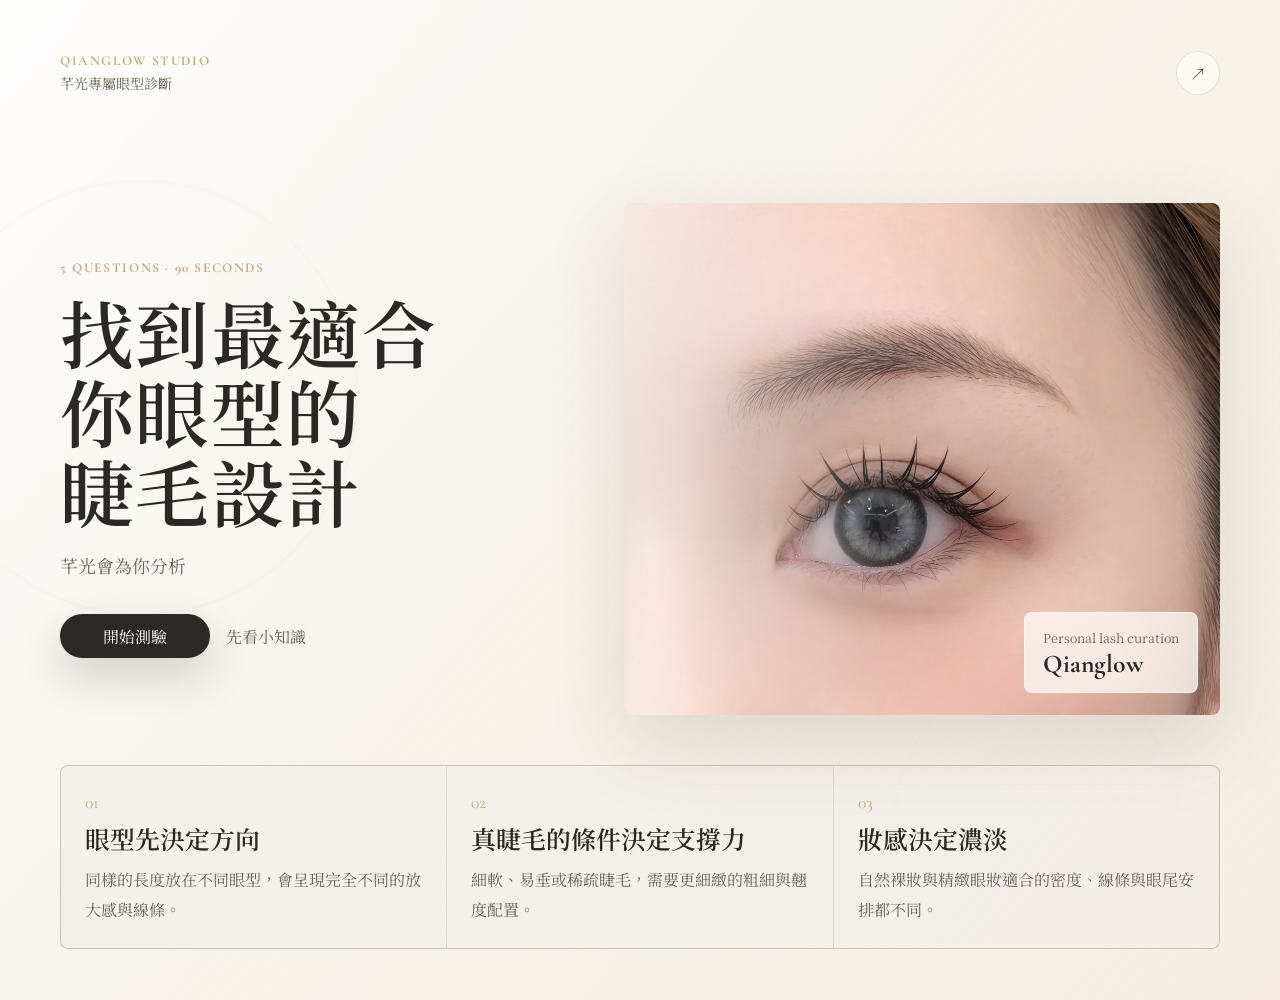
==== commit 14e86947: "更新眼型測驗：新增建議妝感演算法、hero 圖片改用 WebP - 新增 intensityMatrix 對照表與 getIntensityLevel()，依「平常妝感」與「最重視項目」   兩題回答" ====
--- a/quiz/index.html
+++ b/quiz/index.html
@@ -53,7 +53,7 @@
             </div>
           </div>
           <figure class="hero-visual" aria-label="芊光日系精品眼睫視覺">
-            <img src="assets/qianglow-hero.png" alt="柔和日系美睫視覺" />
+            <img src="assets/qianglow-hero.webp" alt="柔和日系美睫視覺" fetchpriority="high" width="1200" height="1032" />
             <figcaption>
               <span>Personal lash curation</span>
               <strong>Qianglow</strong>
@@ -137,7 +137,7 @@
           </section>
           <section class="result-card intensity-card">
             <span class="card-index">03</span>
-            <h3>妝感濃淡</h3>
+            <h3>建議妝感</h3>
             <div id="resultIntensity" class="intensity-list"></div>
           </section>
         </div>
@@ -148,7 +148,8 @@
         <section class="booking-panel" aria-label="LINE 預約">
           <div>
             <p class="eyebrow">Reservation</p>
-            <h3>把結果傳給芊光，預約前先完成溝通。</h3>
+            <h3>測驗完成。</h3>
+            <p>預約時附上結果，讓這次的設計更貼近妳</p>
           </div>
           <div class="booking-actions">
             <a id="lineBooking" class="primary-button" href="https://lin.ee/rspH0C2" target="_blank" rel="noreferrer">LINE 預約</a>
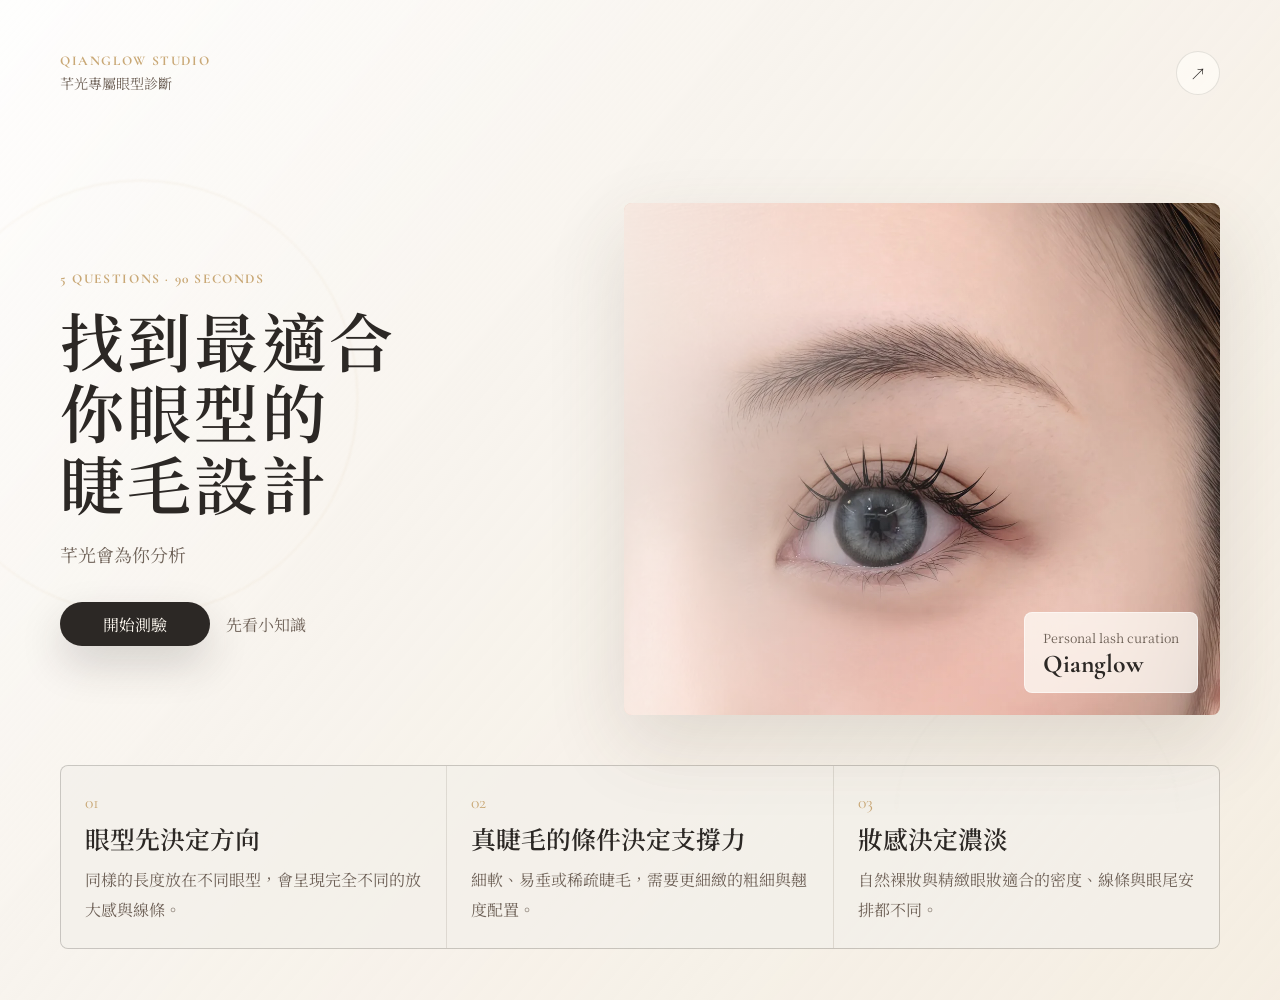
==== commit 31ed6758: "調整測驗頁桌機標題字級、LINE 預約連結與資產清理 - 桌機版標題（hero / 題目 / loading / 結果頁）字級略縮小、字距加寬，   提升排版層次與可讀性 - LINE 預約連結改為官" ====
--- a/quiz/index.html
+++ b/quiz/index.html
@@ -152,7 +152,7 @@
             <p>預約時附上結果，讓這次的設計更貼近妳</p>
           </div>
           <div class="booking-actions">
-            <a id="lineBooking" class="primary-button" href="https://lin.ee/rspH0C2" target="_blank" rel="noreferrer">LINE 預約</a>
+            <a id="lineBooking" class="primary-button" href="https://lin.ee/Pa0mkmD" target="_blank" rel="noreferrer">LINE 預約</a>
             <button class="secondary-button" type="button" data-action="restart">重新測驗</button>
             <button class="text-button" type="button" data-action="share-result">分享結果</button>
           </div>
--- a/quiz/styles.css
+++ b/quiz/styles.css
@@ -98,7 +98,7 @@
 }
 
 .hero-copy { max-width: 560px; }
-.hero-copy h1 { margin: 16px 0 18px; font-size: 4.6rem; font-weight: 600; line-height: 1.08; letter-spacing: 0.02em; }
+.hero-copy h1 { margin: 16px 0 18px; font-size: 4rem; font-weight: 600; line-height: 1.12; letter-spacing: 0.05em; }
 .intro { max-width: 34rem; margin: 0; color: var(--brown-soft); font-size: 1.12rem; line-height: 2; }
 .hero-actions, .booking-actions { display: flex; flex-wrap: wrap; gap: 14px; align-items: center; margin-top: 30px; }
 
@@ -143,7 +143,7 @@
 .progress-bar { width: 0; height: 100%; background: linear-gradient(90deg, var(--gold), var(--rose), var(--sage)); border-radius: inherit; transition: width 420ms cubic-bezier(0.2,0.8,0.2,1); }
 
 .question-panel { padding-bottom: 40px; }
-.question-panel h2 { max-width: 760px; margin: 12px 0; font-size: 2.8rem; font-weight: 600; line-height: 1.2; letter-spacing: 0.02em; }
+.question-panel h2 { max-width: 760px; margin: 12px 0; font-size: 2.5rem; font-weight: 600; line-height: 1.24; letter-spacing: 0.04em; }
 
 .answer-grid { display: grid; grid-template-columns: repeat(2,minmax(0,1fr)); gap: 14px; margin-top: 34px; }
 
@@ -171,12 +171,12 @@
 .lash-loader span:nth-child(3) { height: 58px; animation-delay: 180ms; }
 .lash-loader span:nth-child(4) { --tilt: 12deg; height: 44px; animation-delay: 270ms; }
 .lash-loader span:nth-child(5) { --tilt: 26deg; height: 28px; animation-delay: 360ms; }
-.loading-card h2 { max-width: 620px; margin: 12px 0; font-size: 3.4rem; font-weight: 600; line-height: 1.14; letter-spacing: 0.02em; }
+.loading-card h2 { max-width: 620px; margin: 12px 0; font-size: 3rem; font-weight: 600; line-height: 1.18; letter-spacing: 0.04em; }
 .loading-card p:not(.eyebrow) { max-width: 420px; margin: 0; color: var(--brown-soft); line-height: 1.9; }
 
 .screen-result { padding-bottom: 34px; }
 .result-hero { padding: clamp(28px,7vw,70px) 0 28px; }
-.result-hero h2 { margin: 12px 0; font-size: 4rem; font-weight: 600; line-height: 1.14; letter-spacing: 0.02em; }
+.result-hero h2 { margin: 12px 0; font-size: 3.6rem; font-weight: 600; line-height: 1.18; letter-spacing: 0.04em; }
 .result-hero p:not(.eyebrow) { max-width: 660px; margin: 0; color: var(--brown-soft); font-size: 1.08rem; line-height: 1.9; }
 
 .result-layout { display: grid; grid-template-columns: repeat(3,1fr); gap: 1px; overflow: hidden; border: 1px solid var(--line); border-radius: 8px; background: var(--line); }
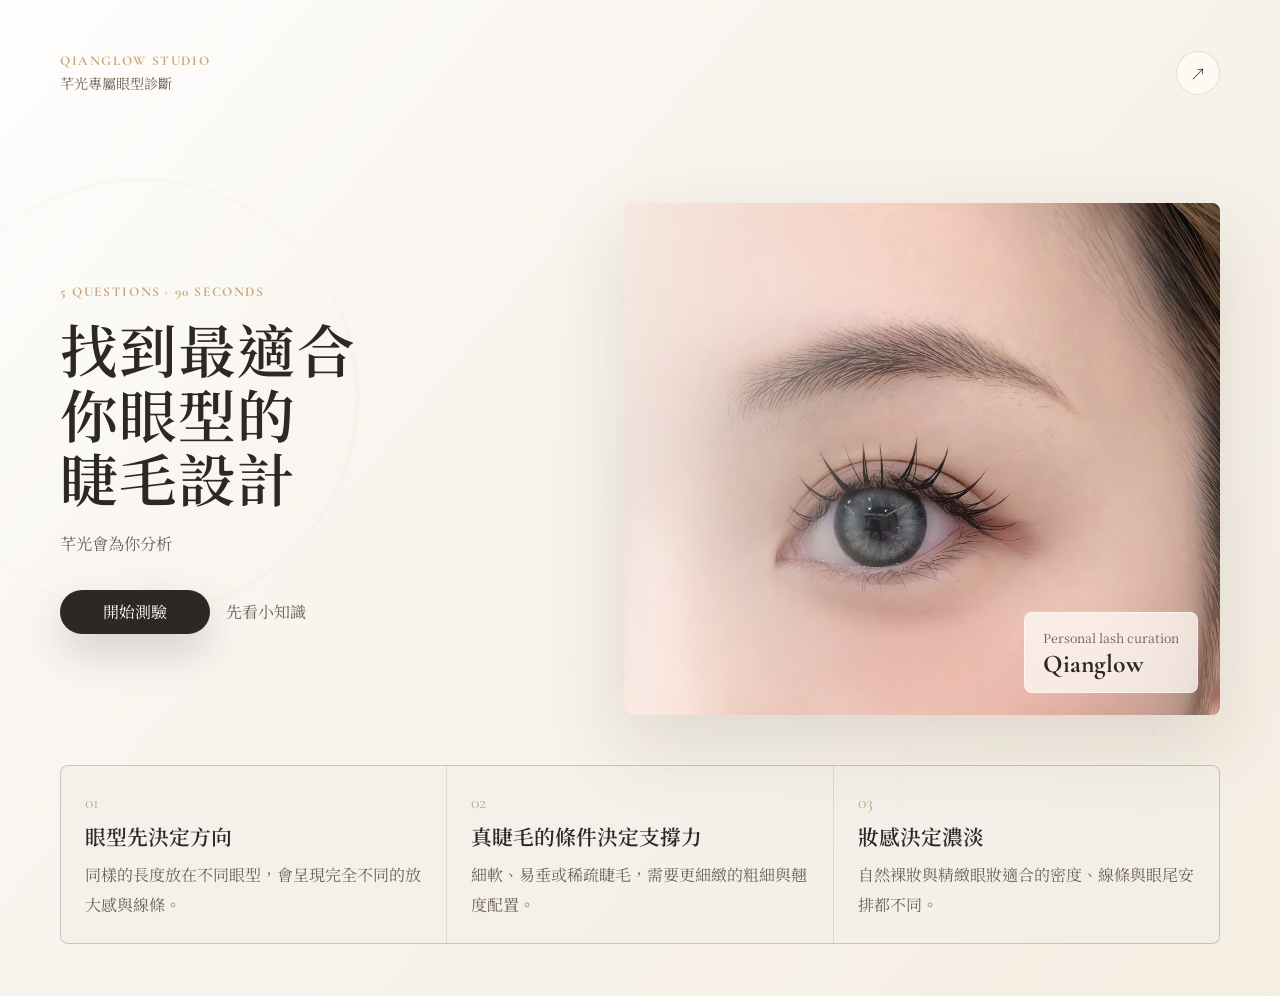
==== commit 7f041675: "quiz: 改為翻牌人設卡片結果頁 - 結果頁改為 screen-card：點擊/Enter/Space 翻牌，逐步揭露人設名稱、金句、推薦設計 - 新增 20 組人設命名系統（personas，5 " ====
--- a/quiz/index.html
+++ b/quiz/index.html
@@ -106,57 +106,51 @@
             <span></span><span></span><span></span><span></span><span></span>
           </div>
           <p class="eyebrow">Analyzing</p>
-          <h2>正在整理你的眼型線條與睫毛條件</h2>
-          <p>芊光會用更溫柔的方式，找出適合你日常的放大感。</p>
+          <h2>正在分析妳的眼型</h2>
+          <p>芊光會用更溫柔的方式，找出適合妳日常的放大感。</p>
         </div>
       </section>
 
-      <section class="screen screen-result" data-screen="result" aria-live="polite">
-        <header class="result-hero">
-          <p class="eyebrow">Your lash profile</p>
-          <h2 id="resultTitle"></h2>
-          <p id="resultSummary"></p>
-        </header>
-        <!-- 芊光小語（彩蛋） -->
-        <p id="resultEasterEgg" class="result-easter-egg"></p>
-
-        <div class="result-layout">
-          <section class="result-card analysis-card">
-            <span class="card-index">01</span>
-            <h3>眼型分析</h3>
-            <p id="resultAnalysis"></p>
-          </section>
-          <section class="result-card designs-card">
-            <span class="card-index">02</span>
-            <h3>推薦設計</h3>
-            <div id="resultDesigns" class="designs-list"></div>
-            <div class="spec-row">
-              <span class="spec-label">建議長度</span>
-              <span id="resultLength" class="spec-value"></span>
+      <section class="screen screen-card" data-screen="card" aria-live="polite">
+        <div class="card-stage">
+          <p class="eyebrow">Qianglow Studio</p>
+          <div
+            id="resultCardFlip"
+            class="card-flip"
+            data-action="flip-card"
+            role="button"
+            tabindex="0"
+            aria-label="點一下，翻開妳的專屬卡片"
+          >
+            <div class="card-flip-surface">
+              <div class="card-face card-face-front">
+                <span class="card-mark-cn">芊光</span>
+                <span class="card-mark-en">Q I A N G L O W</span>
+                <p class="card-tap-hint">點一下，翻開妳的專屬卡片</p>
+              </div>
+              <div id="cardFaceBack" class="card-face card-face-back">
+                <div class="card-back-inner">
+                  <p class="card-kicker">QIANGLOW · 專屬診斷</p>
+                  <h2 id="personaName" class="persona-name reveal-step" data-step="1"></h2>
+                  <p id="personaQuote" class="persona-quote reveal-step" data-step="2"></p>
+                  <div id="resultDesignBrief" class="design-brief reveal-step" data-step="3"></div>
+                  <p class="data-note reveal-step" data-step="3">由芊光眼型資料庫分析</p>
+                  <div class="card-cta reveal-step" data-step="4">
+                    <a
+                      id="lineBooking"
+                      class="primary-button"
+                      href="https://lin.ee/rspH0C2"
+                      target="_blank"
+                      rel="noreferrer"
+                      >預約我的專屬設計</a
+                    >
+                    <button class="text-button" type="button" data-action="share-result">下載我的 Eye Design Card</button>
+                  </div>
+                </div>
+              </div>
             </div>
-          </section>
-          <section class="result-card intensity-card">
-            <span class="card-index">03</span>
-            <h3>建議妝感</h3>
-            <div id="resultIntensity" class="intensity-list"></div>
-          </section>
+          </div>
         </div>
-        <section class="care-reminder" aria-label="日常保養提醒">
-          <p class="eyebrow">Aftercare</p>
-          <ul id="careReminder" class="care-reminder-list"></ul>
-        </section>
-        <section class="booking-panel" aria-label="LINE 預約">
-          <div>
-            <p class="eyebrow">Reservation</p>
-            <h3>測驗完成。</h3>
-            <p>預約時附上結果，讓這次的設計更貼近妳</p>
-          </div>
-          <div class="booking-actions">
-            <a id="lineBooking" class="primary-button" href="https://lin.ee/Pa0mkmD" target="_blank" rel="noreferrer">LINE 預約</a>
-            <button class="secondary-button" type="button" data-action="restart">重新測驗</button>
-            <button class="text-button" type="button" data-action="share-result">分享結果</button>
-          </div>
-        </section>
       </section>
     </main>
   </body>
--- a/quiz/styles.css
+++ b/quiz/styles.css
@@ -98,9 +98,9 @@
 }
 
 .hero-copy { max-width: 560px; }
-.hero-copy h1 { margin: 16px 0 18px; font-size: 4rem; font-weight: 600; line-height: 1.12; letter-spacing: 0.05em; }
-.intro { max-width: 34rem; margin: 0; color: var(--brown-soft); font-size: 1.12rem; line-height: 2; }
-.hero-actions, .booking-actions { display: flex; flex-wrap: wrap; gap: 14px; align-items: center; margin-top: 30px; }
+.hero-copy h1 { margin: 16px 0 18px; font-size: 3.6rem; font-weight: 600; line-height: 1.12; letter-spacing: 0.02em; }
+.intro { max-width: 34rem; margin: 0; color: var(--brown-soft); font-size: 1.02rem; line-height: 1.95; }
+.hero-actions { display: flex; flex-wrap: wrap; gap: 14px; align-items: center; margin-top: 30px; }
 
 .hero-visual {
   position: relative; min-height: 440px; margin: 0;
@@ -127,15 +127,15 @@
   overflow: hidden; border: 1px solid var(--line); border-radius: 8px; background: var(--line);
 }
 .knowledge-strip article { min-height: 172px; padding: 24px; background: rgba(255,252,247,0.66); }
-.knowledge-strip span, .card-index { font-family: "Cormorant Garamond", serif; font-size: 1.1rem; color: var(--gold); }
-.knowledge-strip h2, .result-card h3, .booking-panel h3 { margin: 10px 0; font-size: 1.55rem; font-weight: 600; line-height: 1.28; }
-.knowledge-strip p, .result-card p, .booking-panel p, .question-hint { margin: 0; color: var(--brown-soft); line-height: 1.85; }
+.knowledge-strip span { font-family: "Cormorant Garamond", serif; font-size: 1.1rem; color: var(--gold); }
+.knowledge-strip h2 { margin: 10px 0; font-size: 1.3rem; font-weight: 600; line-height: 1.3; }
+.knowledge-strip p, .question-hint { margin: 0; color: var(--brown-soft); line-height: 1.85; }
 
 .ambient { position: absolute; pointer-events: none; filter: blur(1px); }
 .ambient-one { top: 18%; left: -6vw; width: 34vw; height: 34vw; border: 1px solid rgba(201,168,118,0.3); border-radius: 50%; opacity: 0.52; }
 .ambient-two { right: 8vw; bottom: 5vh; width: 22vw; height: 22vw; border-top: 1px solid rgba(142,156,135,0.34); border-radius: 50%; opacity: 0.55; }
 
-.screen-quiz, .screen-loading, .screen-result { width: min(980px,100%); margin: 0 auto; }
+.screen-quiz, .screen-loading, .screen-card { width: min(980px,100%); margin: 0 auto; }
 .quiz-header { width: 100%; margin-bottom: clamp(38px,8vw,86px); }
 .progress-shell { flex: 1; max-width: 520px; }
 .progress-meta { display: flex; justify-content: space-between; margin-bottom: 10px; color: var(--brown-soft); font-family: "Cormorant Garamond", serif; font-weight: 700; }
@@ -143,7 +143,7 @@
 .progress-bar { width: 0; height: 100%; background: linear-gradient(90deg, var(--gold), var(--rose), var(--sage)); border-radius: inherit; transition: width 420ms cubic-bezier(0.2,0.8,0.2,1); }
 
 .question-panel { padding-bottom: 40px; }
-.question-panel h2 { max-width: 760px; margin: 12px 0; font-size: 2.5rem; font-weight: 600; line-height: 1.24; letter-spacing: 0.04em; }
+.question-panel h2 { max-width: 760px; margin: 12px 0; font-size: 2.3rem; font-weight: 600; line-height: 1.25; letter-spacing: 0.02em; }
 
 .answer-grid { display: grid; grid-template-columns: repeat(2,minmax(0,1fr)); gap: 14px; margin-top: 34px; }
 
@@ -171,154 +171,117 @@
 .lash-loader span:nth-child(3) { height: 58px; animation-delay: 180ms; }
 .lash-loader span:nth-child(4) { --tilt: 12deg; height: 44px; animation-delay: 270ms; }
 .lash-loader span:nth-child(5) { --tilt: 26deg; height: 28px; animation-delay: 360ms; }
-.loading-card h2 { max-width: 620px; margin: 12px 0; font-size: 3rem; font-weight: 600; line-height: 1.18; letter-spacing: 0.04em; }
+.loading-card h2 { max-width: 620px; margin: 12px 0; font-size: 2.6rem; font-weight: 600; line-height: 1.2; letter-spacing: 0.02em; }
 .loading-card p:not(.eyebrow) { max-width: 420px; margin: 0; color: var(--brown-soft); line-height: 1.9; }
 
-.screen-result { padding-bottom: 34px; }
-.result-hero { padding: clamp(28px,7vw,70px) 0 28px; }
-.result-hero h2 { margin: 12px 0; font-size: 3.6rem; font-weight: 600; line-height: 1.18; letter-spacing: 0.04em; }
-.result-hero p:not(.eyebrow) { max-width: 660px; margin: 0; color: var(--brown-soft); font-size: 1.08rem; line-height: 1.9; }
-
-.result-layout { display: grid; grid-template-columns: repeat(3,1fr); gap: 1px; overflow: hidden; border: 1px solid var(--line); border-radius: 8px; background: var(--line); }
-.result-card { min-height: 280px; padding: clamp(22px,4vw,32px); background: rgba(255,252,247,0.72); }
-.spec-list { display: grid; gap: 10px; margin: 22px 0 0; }
-.spec-list div { display: flex; justify-content: space-between; gap: 14px; padding-top: 10px; border-top: 1px solid var(--line); }
-.spec-list dt { color: var(--gold); font-family: "Cormorant Garamond", serif; font-weight: 700; }
-.spec-list dd { margin: 0; color: var(--brown); text-align: right; }
-
-.booking-panel { display: flex; justify-content: space-between; gap: 28px; align-items: center; padding: clamp(24px,5vw,34px); border: 1px solid rgba(201,168,118,0.42); border-radius: 8px; background: linear-gradient(120deg, rgba(255,252,247,0.9), rgba(233,215,184,0.36)), rgba(255,252,247,0.68); }
-.booking-panel h3 { max-width: 520px; }
-
-/* ── 彩蛋小語 ── */
-.result-easter-egg {
-  margin: 0 0 28px;
-  font-family: "Cormorant Garamond", serif;
-  font-size: 1.05rem;
-  font-style: italic;
-  color: var(--gold);
-  letter-spacing: 0.08em;
-  line-height: 1.8;
-  opacity: 0;
-  animation: fadeUp 0.6s ease 0.3s both;
-}
-
-/* ── 推薦設計卡片 ── */
-.designs-list {
-  display: grid;
-  gap: 14px;
-  margin: 14px 0 20px;
-}
-
-.design-card {
-  padding: 16px 18px;
-  border: 1px solid var(--line);
-  border-radius: 6px;
-  background: rgba(255, 252, 247, 0.6);
-}
-
-.design-card-header {
-  display: flex;
-  align-items: baseline;
-  justify-content: space-between;
-  gap: 10px;
-  margin-bottom: 8px;
-}
-
-.design-card-header strong {
-  font-size: 1rem;
-  font-weight: 600;
-  color: var(--brown);
-}
-
-.design-mood {
-  font-family: "Cormorant Garamond", serif;
-  font-size: 0.82rem;
-  color: var(--gold);
-  letter-spacing: 0.08em;
-  white-space: nowrap;
-}
-
-.design-card p {
-  margin: 0;
-  font-size: 0.9rem;
-  color: var(--brown-soft);
-  line-height: 1.8;
-}
-
-/* ── 妝感濃淡卡片 ── */
-.intensity-list { display: grid; gap: 0; margin: 14px 0 0; }
-.intensity-item { padding: 12px 0; border-top: 1px solid var(--line); }
-.intensity-item:first-child { padding-top: 0; border-top: 0; }
-.intensity-item strong { display: block; margin-bottom: 4px; font-size: 0.96rem; font-weight: 600; color: var(--brown); }
-.intensity-item p { margin: 0 0 4px; font-size: 0.84rem; color: var(--brown-soft); line-height: 1.6; }
-.intensity-suited { display: block; font-family: "Cormorant Garamond", serif; font-size: 0.78rem; color: var(--gold); letter-spacing: 0.03em; line-height: 1.5; }
-
-/* ── 日常保養提醒（結果頁精簡列） ── */
-.care-reminder { margin: 22px 0; padding: 18px clamp(22px,4vw,32px); border: 1px solid var(--line); border-radius: 8px; background: rgba(255,252,247,0.5); }
-.care-reminder-list { display: grid; gap: 8px; margin: 8px 0 0; padding-left: 1.2em; color: var(--brown-soft); font-size: 0.9rem; line-height: 1.6; }
-.care-reminder-list li { padding-left: 2px; }
-
-/* ── 長度規格行 ── */
-.spec-row {
-  display: flex;
-  justify-content: space-between;
-  align-items: center;
-  padding-top: 14px;
-  border-top: 1px solid var(--line);
-  margin-top: 4px;
-}
-
-.spec-label {
-  font-family: "Cormorant Garamond", serif;
-  font-size: 0.9rem;
-  color: var(--gold);
-  font-weight: 700;
-  letter-spacing: 0.05em;
-}
-
-.spec-value {
-  font-size: 0.92rem;
-  color: var(--brown);
-}
+/* ── 抽卡結果畫面 ── */
+.screen-card { display: none; min-height: 100svh; }
+.screen-card.is-active { display: flex; align-items: center; justify-content: center; }
+.card-stage { width: 100%; max-width: 460px; margin: 0 auto; text-align: center; }
+.card-stage .eyebrow { margin-bottom: 22px; }
+
+.card-flip {
+  position: relative;
+  width: min(74vw, 340px);
+  aspect-ratio: 3 / 4.6;
+  margin: 0 auto;
+  perspective: 1800px;
+  cursor: pointer;
+  animation: cardFloatIn 700ms cubic-bezier(0.2,0.8,0.2,1) 260ms both;
+}
+.card-flip:focus-visible .card-flip-surface { outline: 2px solid var(--gold); outline-offset: 6px; }
+
+.card-flip-surface {
+  position: relative;
+  width: 100%; height: 100%;
+  transform-style: preserve-3d;
+  transform: translateY(0) rotate(0deg) scale(1);
+  transition: transform 220ms ease;
+}
+.card-flip.is-lifted .card-flip-surface { transform: translateY(-14px) rotate(3deg) scale(1); transition: transform 220ms ease; }
+.card-flip.is-scaled .card-flip-surface { transform: translateY(-14px) rotate(3deg) scale(1.08); transition: transform 260ms ease; }
+.card-flip.is-flipped .card-flip-surface { transform: translateY(-14px) rotate(3deg) scale(1.08) rotateY(180deg); transition: transform 520ms cubic-bezier(0.2,0.8,0.2,1); }
+
+.card-face {
+  position: absolute; inset: 0;
+  display: flex; flex-direction: column; align-items: center; justify-content: center;
+  padding: clamp(28px,6vw,42px);
+  border-radius: 16px;
+  background: linear-gradient(160deg, #fffcf7, var(--cream) 60%, var(--cream-deep));
+  border: 1px solid rgba(201,168,118,0.4);
+  box-shadow: 0 30px 70px rgba(80,60,40,0.22);
+  backface-visibility: hidden;
+  -webkit-backface-visibility: hidden;
+}
+.card-face-back { transform: rotateY(180deg); justify-content: flex-start; overflow-y: auto; }
+
+.card-mark-cn { font-size: 2.1rem; font-weight: 600; letter-spacing: 0.1em; }
+.card-mark-en { margin-top: 10px; font-family: "Cormorant Garamond", serif; font-size: 0.82rem; letter-spacing: 0.32em; color: var(--gold); }
+.card-tap-hint { position: absolute; bottom: clamp(24px,5vw,34px); margin: 0; color: var(--brown-soft); font-size: 0.8rem; letter-spacing: 0.06em; }
+
+.card-back-inner { width: 100%; }
+.card-kicker { margin: 0 0 14px; font-family: "Cormorant Garamond", serif; font-size: 0.78rem; font-weight: 700; letter-spacing: 0.14em; text-transform: uppercase; color: var(--gold); }
+
+.reveal-step { opacity: 0; transform: translateY(10px); }
+.card-face-back.is-revealed .reveal-step { animation: revealStep 480ms ease both; }
+.card-face-back.is-revealed .reveal-step[data-step="1"] { animation-delay: 0ms; }
+.card-face-back.is-revealed .reveal-step[data-step="2"] { animation-delay: 200ms; }
+.card-face-back.is-revealed .reveal-step[data-step="3"] { animation-delay: 400ms; }
+.card-face-back.is-revealed .reveal-step[data-step="4"] { animation-delay: 600ms; }
+
+.persona-name { margin: 0 0 14px; }
+.persona-name-cn { display: block; font-size: 2rem; font-weight: 600; line-height: 1.2; }
+.persona-name-en { display: block; margin-top: 4px; font-family: "Cormorant Garamond", serif; font-style: italic; font-size: 1.05rem; letter-spacing: 0.06em; color: var(--gold); }
+
+.persona-quote { margin: 0 0 22px; color: var(--brown-soft); font-size: 1rem; line-height: 1.8; }
+
+.design-brief { margin: 0 0 6px; padding-top: 16px; border-top: 1px solid var(--line); text-align: left; }
+.design-brief strong { display: block; margin-bottom: 6px; font-size: 1rem; font-weight: 600; color: var(--brown); }
+.design-brief p { margin: 0; font-size: 0.88rem; color: var(--brown-soft); line-height: 1.7; }
+
+.data-note { margin: 10px 0 24px; font-family: "Cormorant Garamond", serif; font-style: italic; font-size: 0.8rem; color: var(--gold); letter-spacing: 0.04em; }
+
+.card-cta { display: grid; gap: 10px; width: 100%; }
+.card-cta .primary-button { width: 100%; }
+.card-cta .text-button { justify-self: center; padding: 4px 2px; font-size: 0.84rem; }
 
 @keyframes screenIn { from { opacity: 0; transform: translateY(18px); } to { opacity: 1; transform: translateY(0); } }
 @keyframes imageBreathe { from { transform: scale(1.03) translateY(0); } to { transform: scale(1.08) translateY(-8px); } }
 @keyframes lashWave { 0%, 100% { opacity: 0.44; transform: scaleY(0.76) rotate(var(--tilt, 0deg)); } 50% { opacity: 1; transform: scaleY(1.05) rotate(var(--tilt, 0deg)); } }
-@keyframes fadeUp { from { opacity: 0; transform: translateY(10px); } to { opacity: 1; transform: translateY(0); } }
+@keyframes cardFloatIn { from { opacity: 0; transform: translateY(20px); } to { opacity: 1; transform: translateY(0); } }
+@keyframes revealStep { from { opacity: 0; transform: translateY(10px); } to { opacity: 1; transform: translateY(0); } }
 
 @media (prefers-reduced-motion: reduce) { *, *::before, *::after { scroll-behavior: auto !important; animation-duration: 1ms !important; animation-iteration-count: 1 !important; transition-duration: 1ms !important; } }
 
 @media (max-width: 860px) {
   .screen { padding: 18px; }
-  .hero-grid, .result-layout, .knowledge-strip { grid-template-columns: 1fr; }
+  .hero-grid, .knowledge-strip { grid-template-columns: 1fr; }
   .hero-grid { gap: 24px; min-height: auto; padding-top: 44px; }
-  .hero-copy h1 { max-width: 8ch; font-size: 2.9rem; }
+  .hero-copy h1 { max-width: 8ch; font-size: 2.5rem; }
   .hero-visual { min-height: 360px; }
   .knowledge-strip { margin-top: 28px; }
   .answer-grid { grid-template-columns: 1fr; }
   .quiz-header { align-items: flex-start; }
-  .booking-panel { align-items: flex-start; flex-direction: column; }
-  .question-panel h2 { font-size: 2.2rem; }
-  .loading-card h2 { font-size: 2.7rem; }
-  .result-hero h2 { font-size: 2.5rem; }
+  .question-panel h2 { font-size: 1.9rem; }
+  .loading-card h2 { font-size: 2.2rem; }
 }
 
 @media (max-width: 560px) {
   .topbar { align-items: flex-start; }
-  .hero-actions, .booking-actions { align-items: stretch; flex-direction: column; }
+  .hero-actions { align-items: stretch; flex-direction: column; }
   .primary-button, .secondary-button { width: 100%; }
   .hero-visual { min-height: 290px; }
   .hero-visual figcaption { right: 14px; bottom: 14px; min-width: 142px; padding: 12px; }
   .quiz-header { flex-direction: column; }
   .progress-shell { width: 100%; }
-  .question-panel h2, .result-hero h2, .loading-card h2 { word-break: keep-all; overflow-wrap: anywhere; }
+  .question-panel h2, .loading-card h2 { word-break: keep-all; overflow-wrap: anywhere; }
   .answer-button { min-height: 96px; }
   .hero-copy h1 { max-width: 9ch; font-size: 2.3rem; line-height: 1.32; margin: 10px 0 12px; }
-  .intro, .knowledge-strip p, .result-card p, .booking-panel p, .question-hint, .care-reminder-list { font-size: 0.96rem; }
-  .knowledge-strip h2, .result-card h3, .booking-panel h3 { font-size: 1.36rem; }
-  .booking-panel h3 { font-size: 1rem; line-height: 1.5; }
+  .intro, .knowledge-strip p, .question-hint { font-size: 0.96rem; }
+  .knowledge-strip h2 { font-size: 1.36rem; }
   .question-panel h2 { font-size: 1.55rem; line-height: 1.3; }
   .answer-button strong { font-size: 1.28rem; }
   .loading-card h2 { font-size: 2rem; }
-  .result-hero h2 { font-size: 1.95rem; }
-}
+  .card-flip { width: min(80vw, 320px); }
+  .persona-name-cn { font-size: 1.7rem; }
+}
